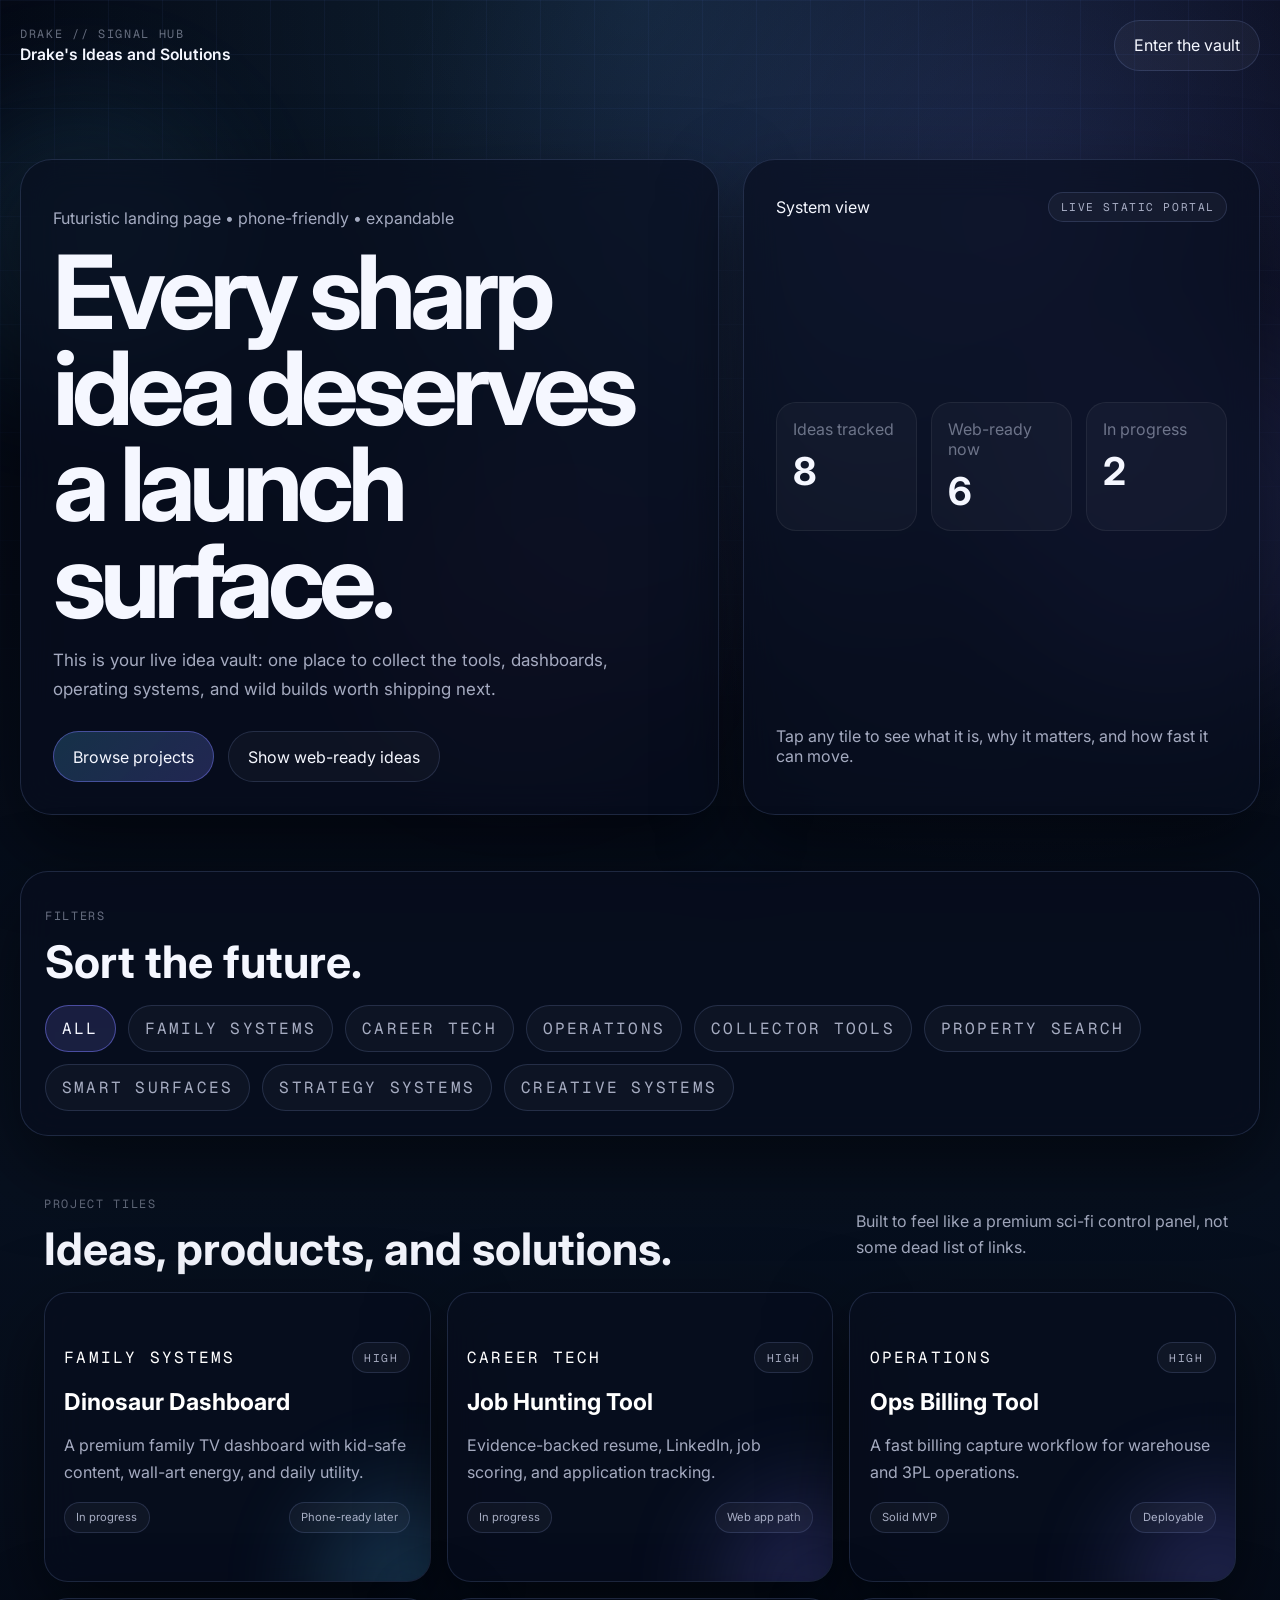
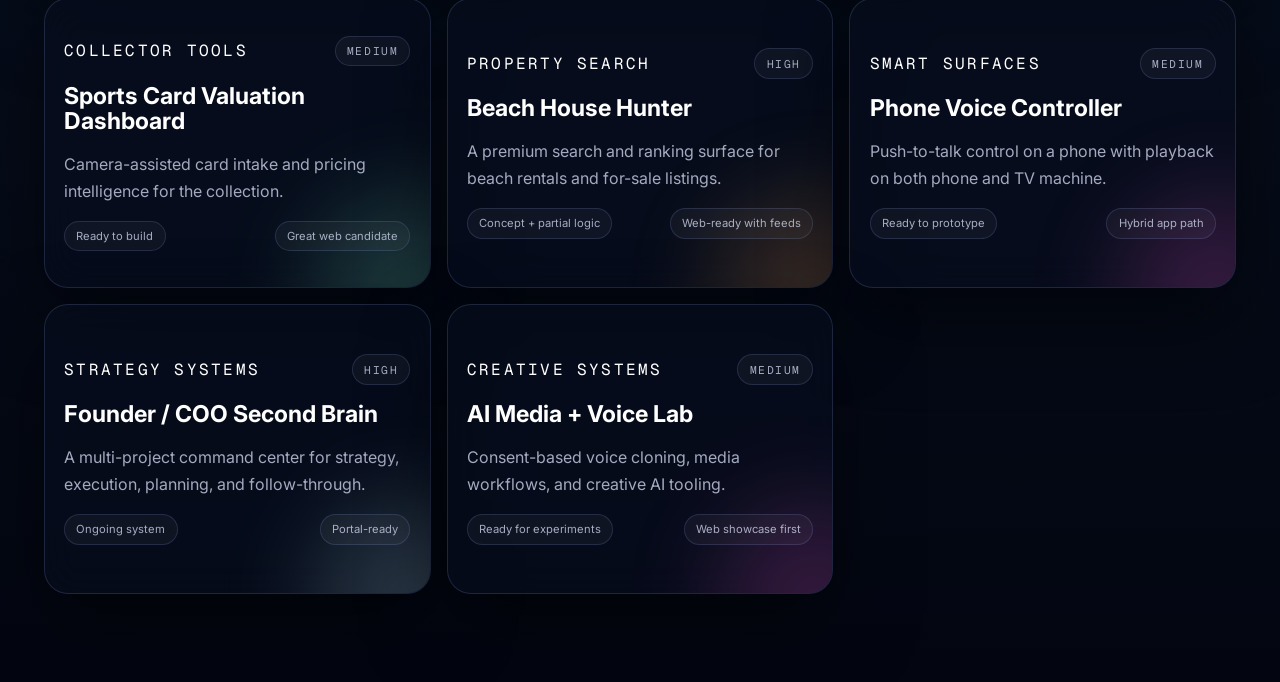
==== index.html @ b9c1a30a "Create futuristic Drake's Ideas and Solutions landing page" ====
<!DOCTYPE html>
<html lang="en">
  <head>
    <meta charset="UTF-8" />
    <meta name="viewport" content="width=device-width, initial-scale=1.0" />
    <title>Drake's Ideas and Solutions</title>
    <meta
      name="description"
      content="A futuristic launchpad for Drake's ideas, products, and buildable solutions."
    />
    <link rel="preconnect" href="https://fonts.googleapis.com" />
    <link rel="preconnect" href="https://fonts.gstatic.com" crossorigin />
    <link
      href="https://fonts.googleapis.com/css2?family=Inter:wght@400;500;600;700;800&family=Geist+Mono:wght@400;500;700&display=swap"
      rel="stylesheet"
    />
    <link rel="stylesheet" href="./assets/styles.css" />
  </head>
  <body>
    <div class="background-shell" aria-hidden="true">
      <div class="orb orb-a"></div>
      <div class="orb orb-b"></div>
      <div class="orb orb-c"></div>
      <div class="grid-glow"></div>
      <div class="scanlines"></div>
    </div>

    <header class="topbar">
      <div class="brand-lockup">
        <span class="brand-kicker">DRAKE // SIGNAL HUB</span>
        <span class="brand-name">Drake's Ideas and Solutions</span>
      </div>
      <a class="top-cta" href="#ideas-grid">Enter the vault</a>
    </header>

    <main>
      <section class="hero">
        <div class="hero-copy">
          <p class="eyebrow">Futuristic landing page • phone-friendly • expandable</p>
          <h1>Every sharp idea deserves a launch surface.</h1>
          <p class="hero-text">
            This is your live idea vault: one place to collect the tools, dashboards,
            operating systems, and wild builds worth shipping next.
          </p>
          <div class="hero-actions">
            <a class="button button-primary" href="#ideas-grid">Browse projects</a>
            <button class="button button-secondary" id="focus-live">Show web-ready ideas</button>
          </div>
        </div>

        <div class="hero-panel">
          <div class="hero-panel-header">
            <span>System view</span>
            <span class="status-pill">LIVE STATIC PORTAL</span>
          </div>
          <div class="hero-metrics">
            <article>
              <span class="metric-label">Ideas tracked</span>
              <strong class="metric-value" id="metric-total">0</strong>
            </article>
            <article>
              <span class="metric-label">Web-ready now</span>
              <strong class="metric-value" id="metric-web-ready">0</strong>
            </article>
            <article>
              <span class="metric-label">In progress</span>
              <strong class="metric-value" id="metric-in-progress">0</strong>
            </article>
          </div>
          <div class="hero-panel-footer">
            <p>
              Tap any tile to see what it is, why it matters, and how fast it can move.
            </p>
          </div>
        </div>
      </section>

      <section class="controls-panel">
        <div>
          <p class="section-label">Filters</p>
          <h2>Sort the future.</h2>
        </div>
        <div class="filter-row" id="filter-row"></div>
      </section>

      <section class="ideas-section">
        <div class="section-heading">
          <div>
            <p class="section-label">Project tiles</p>
            <h2>Ideas, products, and solutions.</h2>
          </div>
          <p class="section-copy">
            Built to feel like a premium sci-fi control panel, not some dead list of links.
          </p>
        </div>
        <div class="ideas-grid" id="ideas-grid"></div>
      </section>
    </main>

    <div class="modal-shell hidden" id="modal-shell" aria-hidden="true">
      <div class="modal-backdrop" id="modal-backdrop"></div>
      <div class="modal-card" role="dialog" aria-modal="true" aria-labelledby="modal-title">
        <button class="modal-close" id="modal-close" aria-label="Close details">×</button>
        <p class="modal-kicker" id="modal-kicker"></p>
        <h3 id="modal-title"></h3>
        <p class="modal-summary" id="modal-summary"></p>
        <div class="modal-meta" id="modal-meta"></div>
        <div class="modal-sections">
          <section>
            <h4>What it does</h4>
            <p id="modal-description"></p>
          </section>
          <section>
            <h4>Why it matters</h4>
            <p id="modal-value"></p>
          </section>
          <section>
            <h4>Build status</h4>
            <p id="modal-status"></p>
          </section>
        </div>
      </div>
    </div>

    <script src="./assets/ideas.js"></script>
    <script src="./assets/app.js"></script>
  </body>
</html>
---- assets/styles.css ----
:root {
  color-scheme: dark;
  --bg: #050816;
  --bg-2: #0b1227;
  --panel: rgba(8, 14, 30, 0.68);
  --panel-strong: rgba(10, 18, 37, 0.92);
  --text: #f5f7ff;
  --muted: rgba(226, 232, 255, 0.72);
  --soft: rgba(226, 232, 255, 0.44);
  --line: rgba(153, 178, 255, 0.16);
  --line-strong: rgba(153, 178, 255, 0.3);
  --glow-blue: #56c2ff;
  --glow-violet: #7c7cff;
  --glow-pink: #fe5fdd;
  --glow-green: #7df6c9;
  --shadow: 0 30px 80px rgba(0, 0, 0, 0.5);
  --radius: 24px;
  --radius-sm: 18px;
  --max: 1240px;
}

* {
  box-sizing: border-box;
}

html {
  scroll-behavior: smooth;
}

body {
  margin: 0;
  min-height: 100vh;
  font-family: 'Inter', system-ui, sans-serif;
  background:
    radial-gradient(circle at top, rgba(86, 194, 255, 0.15), transparent 30%),
    radial-gradient(circle at 80% 10%, rgba(124, 124, 255, 0.18), transparent 28%),
    linear-gradient(180deg, #030611 0%, #07101f 52%, #030611 100%);
  color: var(--text);
  overflow-x: hidden;
}

button,
a {
  font: inherit;
}

.background-shell {
  inset: 0;
  pointer-events: none;
  position: fixed;
  z-index: -1;
}

.orb {
  position: absolute;
  border-radius: 999px;
  filter: blur(60px);
  opacity: 0.5;
}

.orb-a {
  top: 6rem;
  left: -4rem;
  width: 18rem;
  height: 18rem;
  background: rgba(86, 194, 255, 0.22);
}

.orb-b {
  top: 22rem;
  right: -5rem;
  width: 22rem;
  height: 22rem;
  background: rgba(124, 124, 255, 0.2);
}

.orb-c {
  bottom: 8rem;
  left: 28%;
  width: 20rem;
  height: 20rem;
  background: rgba(254, 95, 221, 0.12);
}

.grid-glow {
  position: absolute;
  inset: 0;
  background-image:
    linear-gradient(rgba(110, 143, 255, 0.08) 1px, transparent 1px),
    linear-gradient(90deg, rgba(110, 143, 255, 0.08) 1px, transparent 1px);
  background-size: 54px 54px;
  mask-image: linear-gradient(180deg, rgba(255, 255, 255, 0.7), transparent 90%);
}

.scanlines {
  position: absolute;
  inset: 0;
  background: linear-gradient(
    180deg,
    rgba(255, 255, 255, 0.03) 0%,
    rgba(255, 255, 255, 0) 4%,
    rgba(255, 255, 255, 0) 96%,
    rgba(255, 255, 255, 0.03) 100%
  );
  background-size: 100% 8px;
  opacity: 0.18;
}

.topbar,
.hero,
.controls-panel,
.ideas-section {
  width: min(calc(100% - 2rem), var(--max));
  margin: 0 auto;
}

.topbar {
  display: flex;
  justify-content: space-between;
  align-items: center;
  padding: 1.25rem 0 0;
}

.brand-lockup {
  display: flex;
  flex-direction: column;
  gap: 0.25rem;
}

.brand-kicker,
.section-label,
.card-category,
.card-priority,
.modal-kicker,
.filter-chip,
.status-pill {
  font-family: 'Geist Mono', ui-monospace, monospace;
  letter-spacing: 0.14em;
  text-transform: uppercase;
}

.brand-kicker,
.section-label,
.modal-kicker {
  color: var(--soft);
  font-size: 0.74rem;
}

.brand-name {
  font-size: 0.98rem;
  font-weight: 600;
}

.top-cta,
.button {
  border: 1px solid var(--line);
  color: var(--text);
  text-decoration: none;
  padding: 0.9rem 1.2rem;
  border-radius: 999px;
  background: rgba(255, 255, 255, 0.04);
  transition: transform 160ms ease, border-color 160ms ease, background 160ms ease;
}

.top-cta:hover,
.button:hover,
.filter-chip:hover,
.idea-card:hover,
.modal-close:hover {
  transform: translateY(-2px);
}

main {
  padding: 2rem 0 4rem;
}

.hero {
  display: grid;
  grid-template-columns: 1.15fr 0.85fr;
  gap: 1.5rem;
  align-items: stretch;
  padding: 3.5rem 0 2rem;
}

.hero-copy,
.hero-panel,
.controls-panel,
.idea-card,
.modal-card {
  backdrop-filter: blur(18px);
  background: var(--panel);
  border: 1px solid var(--line);
  box-shadow: var(--shadow);
}

.hero-copy,
.hero-panel {
  border-radius: 32px;
  padding: 2rem;
}

.eyebrow,
.hero-text,
.section-copy,
.card-body p,
.hero-panel-footer p,
.modal-summary,
.modal-sections p {
  color: var(--muted);
}

.hero h1 {
  margin: 0.75rem 0 1rem;
  font-size: clamp(3rem, 8vw, 6.6rem);
  line-height: 0.94;
  letter-spacing: -0.06em;
  max-width: 10ch;
}

.hero-text {
  max-width: 58ch;
  font-size: 1.06rem;
  line-height: 1.7;
}

.hero-actions {
  display: flex;
  flex-wrap: wrap;
  gap: 0.85rem;
  margin-top: 1.75rem;
}

.button {
  cursor: pointer;
}

.button-primary {
  background: linear-gradient(135deg, rgba(86, 194, 255, 0.2), rgba(124, 124, 255, 0.24));
  border-color: rgba(124, 124, 255, 0.45);
}

.button-secondary {
  background: rgba(255, 255, 255, 0.03);
}

.hero-panel {
  display: flex;
  flex-direction: column;
  justify-content: space-between;
  gap: 1.2rem;
}

.hero-panel-header,
.card-header,
.card-footer,
.hero-metrics,
.section-heading,
.modal-meta {
  display: flex;
  gap: 0.9rem;
}

.hero-panel-header,
.card-header,
.card-footer,
.modal-meta {
  justify-content: space-between;
  align-items: center;
}

.status-pill,
.card-priority,
.card-stage,
.card-ready,
.modal-meta span {
  padding: 0.45rem 0.7rem;
  border-radius: 999px;
  border: 1px solid var(--line);
  background: rgba(255, 255, 255, 0.04);
  color: var(--muted);
  font-size: 0.7rem;
}

.hero-metrics {
  display: grid;
  grid-template-columns: repeat(3, minmax(0, 1fr));
}

.hero-metrics article {
  padding: 1rem;
  border-radius: 20px;
  background: rgba(255, 255, 255, 0.03);
  border: 1px solid rgba(255, 255, 255, 0.06);
}

.metric-label {
  display: block;
  color: var(--soft);
  margin-bottom: 0.55rem;
}

.metric-value {
  font-size: clamp(1.8rem, 3vw, 2.8rem);
}

.controls-panel,
.ideas-section {
  border-radius: 28px;
  padding: 1.5rem;
  margin-top: 1.5rem;
}

.filter-row {
  display: flex;
  flex-wrap: wrap;
  gap: 0.75rem;
  margin-top: 1rem;
}

.filter-chip {
  cursor: pointer;
  border: 1px solid var(--line);
  border-radius: 999px;
  padding: 0.75rem 1rem;
  color: var(--muted);
  background: rgba(255, 255, 255, 0.03);
}

.filter-chip.active {
  color: var(--text);
  border-color: rgba(124, 124, 255, 0.5);
  background: rgba(124, 124, 255, 0.16);
}

.section-heading {
  justify-content: space-between;
  align-items: end;
  margin-bottom: 1rem;
}

.section-heading h2,
.controls-panel h2 {
  margin: 0.35rem 0 0;
  font-size: clamp(1.8rem, 4vw, 2.8rem);
}

.section-copy {
  max-width: 38ch;
  line-height: 1.6;
}

.ideas-grid {
  display: grid;
  grid-template-columns: repeat(12, 1fr);
  gap: 1rem;
}

.idea-card {
  position: relative;
  overflow: hidden;
  grid-column: span 4;
  min-height: 290px;
  padding: 1.2rem;
  border-radius: var(--radius);
  text-align: left;
  cursor: pointer;
}

.card-glow {
  position: absolute;
  inset: auto -20% -35% auto;
  width: 12rem;
  height: 12rem;
  border-radius: 999px;
  filter: blur(50px);
  opacity: 0.22;
}

.idea-card h3 {
  margin: 0;
  font-size: 1.45rem;
  line-height: 1.1;
}

.card-body {
  position: relative;
  z-index: 1;
  margin-top: 1.1rem;
}

.card-body p {
  line-height: 1.7;
}

.card-header,
.card-footer {
  position: relative;
  z-index: 1;
}

.accent-cyan .card-glow {
  background: rgba(86, 194, 255, 0.95);
}

.accent-violet .card-glow,
.accent-blue .card-glow {
  background: rgba(124, 124, 255, 0.95);
}

.accent-emerald .card-glow {
  background: rgba(125, 246, 201, 0.95);
}

.accent-orange .card-glow {
  background: rgba(255, 173, 81, 0.9);
}

.accent-magenta .card-glow,
.accent-rose .card-glow {
  background: rgba(254, 95, 221, 0.88);
}

.accent-ice .card-glow {
  background: rgba(194, 245, 255, 0.88);
}

.modal-shell {
  position: fixed;
  inset: 0;
  display: grid;
  place-items: center;
  padding: 1rem;
}

.modal-shell.hidden {
  display: none;
}

.modal-backdrop {
  position: absolute;
  inset: 0;
  background: rgba(1, 4, 10, 0.76);
}

.modal-card {
  position: relative;
  width: min(760px, 100%);
  padding: 1.8rem;
  border-radius: 28px;
  background: var(--panel-strong);
  z-index: 1;
}

.modal-close {
  position: absolute;
  top: 1rem;
  right: 1rem;
  width: 2.4rem;
  height: 2.4rem;
  border-radius: 999px;
  border: 1px solid var(--line);
  background: rgba(255, 255, 255, 0.04);
  color: var(--text);
  cursor: pointer;
}

.modal-card h3 {
  margin: 0.4rem 0 0.7rem;
  font-size: clamp(2rem, 5vw, 3rem);
}

.modal-summary {
  font-size: 1.05rem;
  line-height: 1.7;
  max-width: 60ch;
}

.modal-meta {
  flex-wrap: wrap;
  justify-content: start;
  margin: 1rem 0 1.3rem;
}

.modal-sections {
  display: grid;
  gap: 1rem;
}

.modal-sections section {
  border-top: 1px solid rgba(255, 255, 255, 0.08);
  padding-top: 1rem;
}

.modal-sections h4 {
  margin: 0 0 0.5rem;
  font-size: 0.95rem;
}

@media (max-width: 1100px) {
  .hero {
    grid-template-columns: 1fr;
  }

  .ideas-grid {
    grid-template-columns: repeat(6, 1fr);
  }

  .idea-card {
    grid-column: span 3;
  }
}

@media (max-width: 780px) {
  .topbar {
    flex-direction: column;
    align-items: start;
    gap: 1rem;
  }

  .hero-copy,
  .hero-panel,
  .controls-panel,
  .ideas-section,
  .modal-card {
    padding: 1.25rem;
    border-radius: 24px;
  }

  .hero h1 {
    max-width: 12ch;
  }

  .hero-metrics {
    grid-template-columns: 1fr;
  }

  .section-heading {
    flex-direction: column;
    align-items: start;
  }

  .ideas-grid {
    grid-template-columns: 1fr;
  }

  .idea-card {
    grid-column: auto;
    min-height: 250px;
  }
}
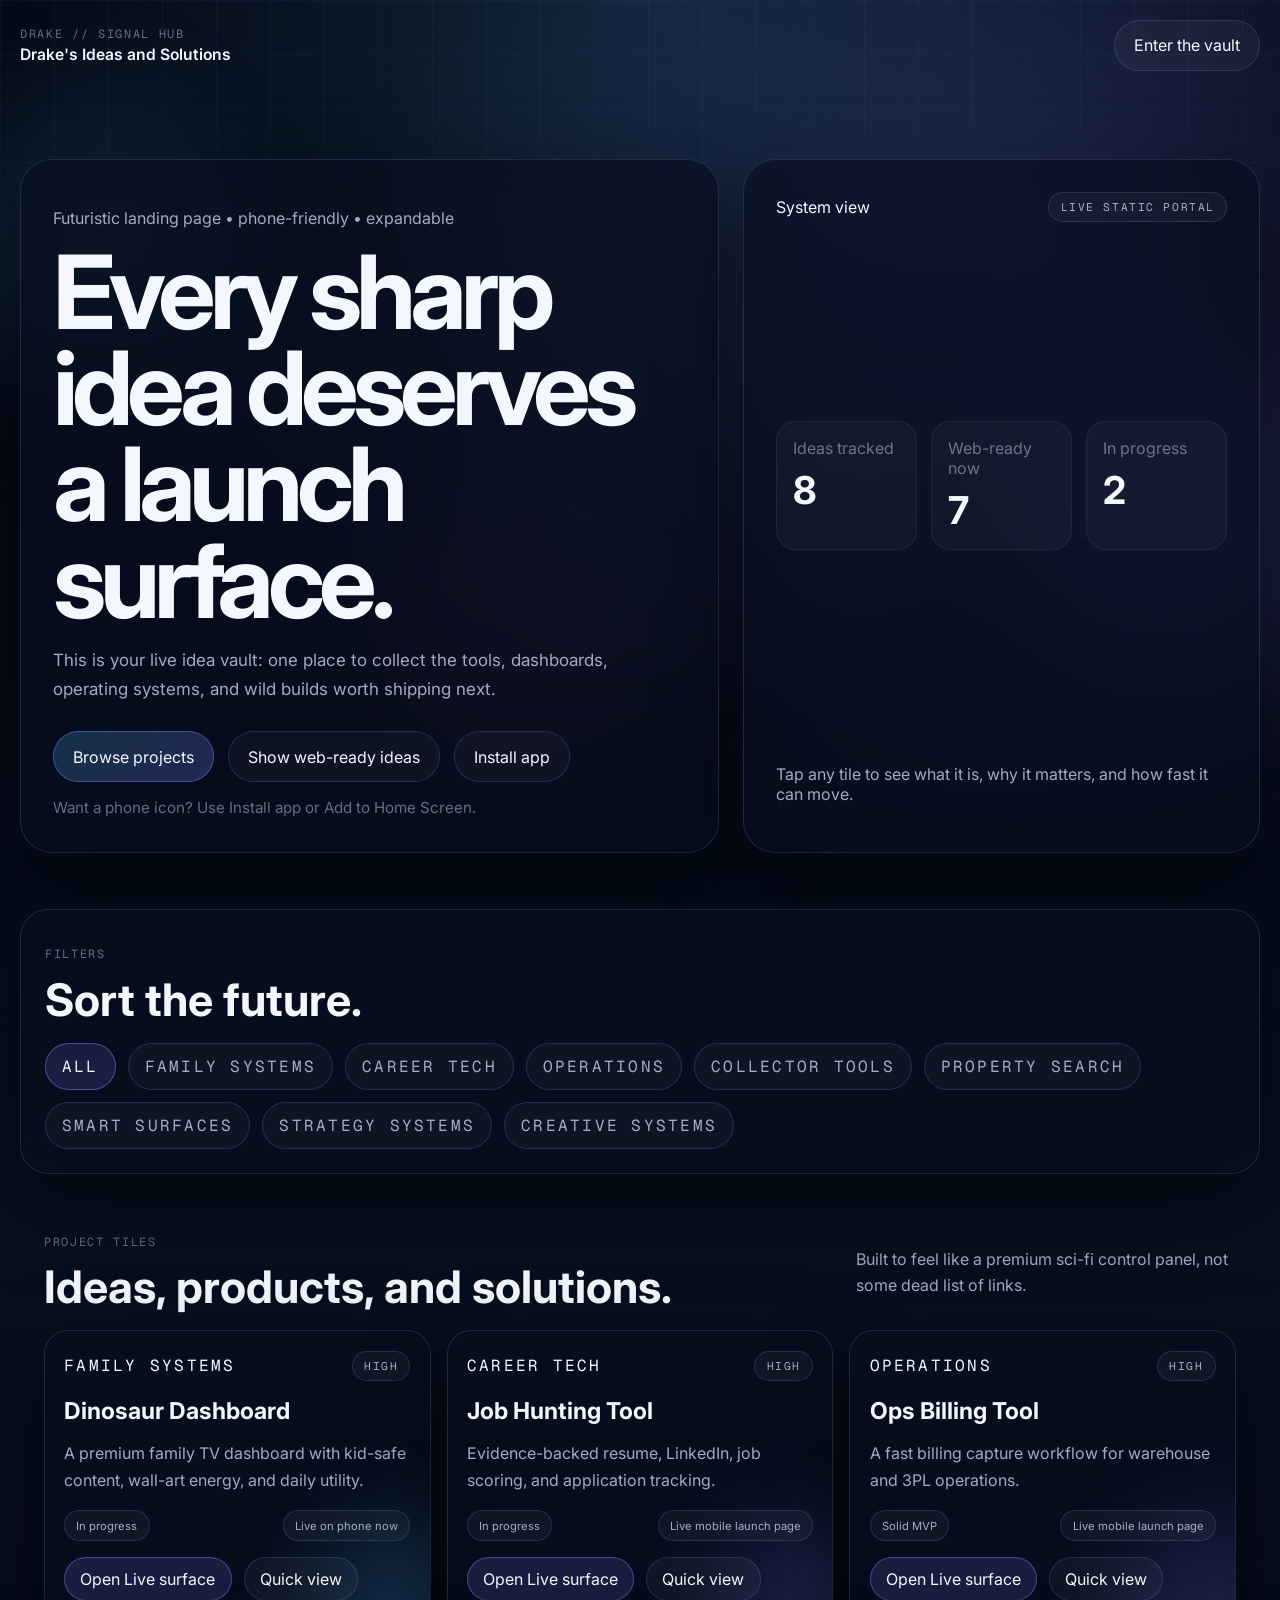
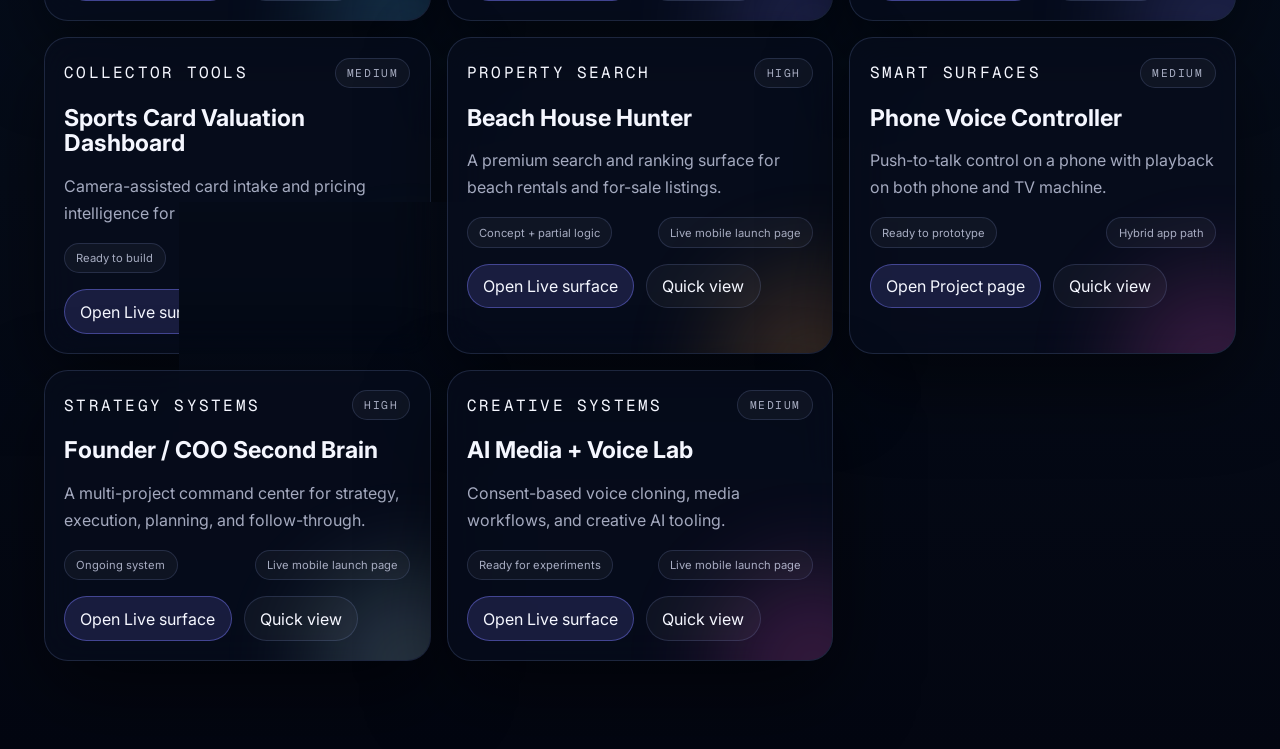
==== commit 06c42d4a: "Launch mobile live surfaces and installable hub shell" ====
--- a/index.html
+++ b/index.html
@@ -8,6 +8,13 @@
       name="description"
       content="A futuristic launchpad for Drake's ideas, products, and buildable solutions."
     />
+    <meta name="theme-color" content="#050816" />
+    <meta name="apple-mobile-web-app-capable" content="yes" />
+    <meta name="apple-mobile-web-app-status-bar-style" content="black-translucent" />
+    <meta name="apple-mobile-web-app-title" content="Drake Hub" />
+    <link rel="manifest" href="./manifest.webmanifest" />
+    <link rel="apple-touch-icon" href="./assets/icons/icon-180.png" />
+    <link rel="icon" type="image/png" sizes="192x192" href="./assets/icons/icon-192.png" />
     <link rel="preconnect" href="https://fonts.googleapis.com" />
     <link rel="preconnect" href="https://fonts.gstatic.com" crossorigin />
     <link
@@ -30,7 +37,10 @@
         <span class="brand-kicker">DRAKE // SIGNAL HUB</span>
         <span class="brand-name">Drake's Ideas and Solutions</span>
       </div>
-      <a class="top-cta" href="#ideas-grid">Enter the vault</a>
+      <div class="topbar-actions">
+        <button class="top-cta hidden" type="button" data-install-button>Install app</button>
+        <a class="top-cta" href="#ideas-grid">Enter the vault</a>
+      </div>
     </header>
 
     <main>
@@ -45,7 +55,13 @@
           <div class="hero-actions">
             <a class="button button-primary" href="#ideas-grid">Browse projects</a>
             <button class="button button-secondary" id="focus-live">Show web-ready ideas</button>
+            <button class="button button-secondary" type="button" data-install-button>
+              Install app
+            </button>
           </div>
+          <p class="install-inline-copy" data-install-copy>
+            Want a phone icon? Use Install app or Add to Home Screen.
+          </p>
         </div>
 
         <div class="hero-panel">
@@ -123,6 +139,7 @@
     </div>
 
     <script src="./assets/ideas.js"></script>
+    <script src="./assets/site.js"></script>
     <script src="./assets/app.js"></script>
   </body>
 </html>
--- a/assets/styles.css
+++ b/assets/styles.css
@@ -39,6 +39,10 @@
   overflow-x: hidden;
 }
 
+.hidden {
+  display: none !important;
+}
+
 button,
 a {
   font: inherit;
@@ -363,7 +367,12 @@
   padding: 1.2rem;
   border-radius: var(--radius);
   text-align: left;
-  cursor: pointer;
+}
+
+.card-link {
+  display: block;
+  color: inherit;
+  text-decoration: none;
 }
 
 .card-glow {
@@ -398,6 +407,35 @@
   z-index: 1;
 }
 
+.card-actions {
+  position: relative;
+  z-index: 1;
+  display: flex;
+  flex-wrap: wrap;
+  gap: 0.75rem;
+  margin-top: 1rem;
+}
+
+.card-action-primary,
+.card-action-secondary {
+  border-radius: 999px;
+  border: 1px solid var(--line);
+  background: rgba(255, 255, 255, 0.04);
+  color: var(--text);
+  padding: 0.7rem 0.95rem;
+  text-decoration: none;
+  cursor: pointer;
+}
+
+.card-action-primary {
+  background: rgba(124, 124, 255, 0.16);
+  border-color: rgba(124, 124, 255, 0.44);
+}
+
+.card-action-secondary {
+  font: inherit;
+}
+
 .accent-cyan .card-glow {
   background: rgba(86, 194, 255, 0.95);
 }
@@ -496,6 +534,542 @@
   font-size: 0.95rem;
 }
 
+.project-shell {
+  width: min(calc(100% - 2rem), var(--max));
+  margin: 0 auto;
+  padding: 2rem 0 4rem;
+}
+
+.project-hero,
+.project-panel {
+  backdrop-filter: blur(18px);
+  background: var(--panel);
+  border: 1px solid var(--line);
+  box-shadow: var(--shadow);
+  border-radius: 32px;
+}
+
+.project-hero {
+  position: relative;
+  overflow: hidden;
+  padding: 2rem;
+}
+
+.project-hero::after {
+  content: '';
+  position: absolute;
+  right: -4rem;
+  bottom: -5rem;
+  width: 18rem;
+  height: 18rem;
+  border-radius: 999px;
+  filter: blur(60px);
+  opacity: 0.22;
+}
+
+.project-hero.accent-cyan::after { background: rgba(86, 194, 255, 0.95); }
+.project-hero.accent-violet::after,
+.project-hero.accent-blue::after { background: rgba(124, 124, 255, 0.95); }
+.project-hero.accent-emerald::after { background: rgba(125, 246, 201, 0.95); }
+.project-hero.accent-orange::after { background: rgba(255, 173, 81, 0.9); }
+.project-hero.accent-magenta::after,
+.project-hero.accent-rose::after { background: rgba(254, 95, 221, 0.88); }
+.project-hero.accent-ice::after { background: rgba(194, 245, 255, 0.88); }
+
+.project-overline,
+.project-status-pill {
+  font-family: 'Geist Mono', ui-monospace, monospace;
+  letter-spacing: 0.14em;
+  text-transform: uppercase;
+}
+
+.project-overline {
+  color: var(--soft);
+  font-size: 0.74rem;
+}
+
+.project-hero h1 {
+  position: relative;
+  z-index: 1;
+  margin: 0.6rem 0 0.8rem;
+  font-size: clamp(2.4rem, 6vw, 5rem);
+  line-height: 0.95;
+  letter-spacing: -0.05em;
+  max-width: 12ch;
+}
+
+.project-summary,
+.project-panel p {
+  position: relative;
+  z-index: 1;
+  color: var(--muted);
+  line-height: 1.7;
+}
+
+.project-status-row,
+.project-cta-row {
+  position: relative;
+  z-index: 1;
+  display: flex;
+  flex-wrap: wrap;
+  gap: 0.8rem;
+}
+
+.project-status-row {
+  margin: 1.25rem 0;
+}
+
+.project-status-pill {
+  padding: 0.5rem 0.75rem;
+  border-radius: 999px;
+  border: 1px solid var(--line);
+  background: rgba(255, 255, 255, 0.04);
+  color: var(--muted);
+  font-size: 0.7rem;
+}
+
+.project-detail-grid {
+  display: grid;
+  grid-template-columns: repeat(2, minmax(0, 1fr));
+  gap: 1rem;
+  margin-top: 1rem;
+}
+
+.project-panel {
+  padding: 1.4rem;
+}
+
+.project-panel h2 {
+  margin: 0.35rem 0 0.7rem;
+  font-size: 1.35rem;
+}
+
+.dinosaur-shell {
+  width: min(calc(100% - 2rem), 1080px);
+  margin: 0 auto;
+  padding: 2rem 0 4rem;
+}
+
+.dinosaur-hero,
+.dino-card {
+  backdrop-filter: blur(18px);
+  background: var(--panel);
+  border: 1px solid var(--line);
+  box-shadow: var(--shadow);
+  border-radius: 32px;
+}
+
+.dinosaur-hero {
+  padding: 1.8rem;
+}
+
+.dinosaur-hero h1 {
+  margin: 0.45rem 0 0.75rem;
+  font-size: clamp(2.4rem, 8vw, 4.8rem);
+  line-height: 0.95;
+  letter-spacing: -0.05em;
+  max-width: 10ch;
+}
+
+.dinosaur-subtitle,
+.dino-card p,
+.dino-muted {
+  color: var(--muted);
+  line-height: 1.7;
+}
+
+.dinosaur-pill-row,
+.dino-tag-row,
+.dinosaur-hero-actions {
+  display: flex;
+  flex-wrap: wrap;
+  gap: 0.8rem;
+}
+
+.dinosaur-pill-row,
+.dinosaur-hero-actions {
+  margin-top: 1.1rem;
+}
+
+.dinosaur-grid {
+  display: grid;
+  grid-template-columns: repeat(2, minmax(0, 1fr));
+  gap: 1rem;
+  margin-top: 1rem;
+}
+
+.dino-card {
+  padding: 1.35rem;
+}
+
+.dino-card-feature {
+  grid-column: span 2;
+}
+
+.dino-card h2,
+.dino-card h3 {
+  margin: 0.35rem 0 0.65rem;
+}
+
+.dino-feature-copy {
+  font-size: 1.15rem;
+  max-width: 48ch;
+}
+
+.dino-list {
+  margin: 0.75rem 0 0;
+  padding-left: 1.1rem;
+  color: var(--text);
+}
+
+.dino-list li + li {
+  margin-top: 0.45rem;
+}
+
+.dino-link-stack {
+  display: flex;
+  flex-direction: column;
+  gap: 0.7rem;
+  margin-top: 1rem;
+}
+
+.dino-link-stack a {
+  color: var(--glow-blue);
+  text-decoration: none;
+}
+
+.dino-card-headline,
+.dino-inline-pills,
+.dino-snapshot-grid,
+.dino-form-grid,
+.dino-form-actions {
+  display: flex;
+  flex-wrap: wrap;
+  gap: 0.8rem;
+}
+
+.dino-card-headline {
+  justify-content: space-between;
+  align-items: flex-start;
+}
+
+.dino-inline-pills {
+  justify-content: flex-end;
+}
+
+.dino-snapshot-grid {
+  display: grid;
+  grid-template-columns: repeat(4, minmax(0, 1fr));
+  gap: 0.8rem;
+  margin-top: 1.1rem;
+}
+
+.dino-snapshot {
+  border: 1px solid var(--line);
+  border-radius: 20px;
+  padding: 0.9rem;
+  background: rgba(255, 255, 255, 0.03);
+}
+
+.dino-snapshot strong {
+  display: block;
+  margin-top: 0.45rem;
+  font-size: 1rem;
+}
+
+.dino-form {
+  display: grid;
+  gap: 0.85rem;
+  margin-top: 1rem;
+}
+
+.dino-form label {
+  display: grid;
+  gap: 0.4rem;
+  color: var(--muted);
+  font-size: 0.95rem;
+}
+
+.dino-form input,
+.dino-form textarea,
+.dino-form select {
+  width: 100%;
+  border-radius: 16px;
+  border: 1px solid var(--line);
+  background: rgba(4, 10, 23, 0.88);
+  color: var(--text);
+  padding: 0.85rem 0.95rem;
+  font: inherit;
+}
+
+.dino-form textarea {
+  resize: vertical;
+}
+
+.dino-form-grid {
+  display: grid;
+  grid-template-columns: repeat(2, minmax(0, 1fr));
+  gap: 0.8rem;
+}
+
+.dino-form-actions {
+  margin-top: 0.1rem;
+}
+
+.dino-button-small {
+  padding: 0.75rem 1rem;
+}
+
+.dino-checklist {
+  display: grid;
+  gap: 0.75rem;
+  margin-top: 0.8rem;
+}
+
+.dino-check-item {
+  display: flex;
+  gap: 0.75rem;
+  align-items: flex-start;
+  border: 1px solid var(--line);
+  border-radius: 18px;
+  padding: 0.85rem 0.95rem;
+  background: rgba(255, 255, 255, 0.03);
+}
+
+.dino-check-item input {
+  margin-top: 0.18rem;
+}
+
+.dino-note-preview {
+  margin-top: 1rem;
+  border: 1px solid var(--line);
+  border-radius: 18px;
+  padding: 0.95rem;
+  color: var(--muted);
+  background: rgba(255, 255, 255, 0.03);
+}
+
+.topbar-actions {
+  display: flex;
+  flex-wrap: wrap;
+  gap: 0.75rem;
+  align-items: center;
+}
+
+.install-inline-copy {
+  margin: 0.95rem 0 0;
+  color: var(--soft);
+  font-size: 0.95rem;
+  line-height: 1.5;
+}
+
+.install-inline-copy[data-tone='success'] {
+  color: var(--glow-green);
+}
+
+.live-main {
+  padding-top: 1.25rem;
+}
+
+.live-shell {
+  width: min(calc(100% - 2rem), 1100px);
+  margin: 0 auto;
+}
+
+.live-hero,
+.live-panel {
+  backdrop-filter: blur(18px);
+  background: var(--panel);
+  border: 1px solid var(--line);
+  box-shadow: var(--shadow);
+}
+
+.live-hero {
+  border-radius: 32px;
+  padding: 2rem;
+}
+
+.live-kicker,
+.live-pill {
+  font-family: 'Geist Mono', ui-monospace, monospace;
+  letter-spacing: 0.14em;
+  text-transform: uppercase;
+}
+
+.live-kicker {
+  color: var(--soft);
+  font-size: 0.74rem;
+  margin: 0 0 0.75rem;
+}
+
+.live-hero h1 {
+  margin: 0;
+  font-size: clamp(2.6rem, 7vw, 4.8rem);
+  line-height: 0.96;
+  letter-spacing: -0.05em;
+}
+
+.live-summary {
+  margin: 1rem 0 0;
+  color: var(--muted);
+  font-size: 1.04rem;
+  line-height: 1.7;
+  max-width: 60ch;
+}
+
+.live-status-row,
+.live-pills,
+.live-actions-list,
+.live-checklist,
+.project-status-row {
+  display: flex;
+  flex-wrap: wrap;
+  gap: 0.75rem;
+}
+
+.live-status-row {
+  margin-top: 1.2rem;
+}
+
+.install-callout {
+  margin-top: 1.4rem;
+  padding: 1rem 1.1rem;
+  border-radius: 22px;
+  border: 1px solid var(--line);
+  background: rgba(255, 255, 255, 0.04);
+  display: flex;
+  justify-content: space-between;
+  gap: 1rem;
+  align-items: center;
+}
+
+.install-callout p {
+  margin: 0.35rem 0 0;
+  color: var(--muted);
+}
+
+.install-callout [data-tone='success'] {
+  color: var(--glow-green);
+}
+
+.live-hero-actions {
+  display: flex;
+  flex-wrap: wrap;
+  gap: 0.8rem;
+  margin-top: 1.2rem;
+}
+
+.live-grid {
+  display: grid;
+  grid-template-columns: repeat(2, minmax(0, 1fr));
+  gap: 1rem;
+  margin-top: 1rem;
+}
+
+.live-panel {
+  border-radius: 28px;
+  padding: 1.5rem;
+}
+
+.live-panel h2,
+.project-panel h2 {
+  margin: 0.25rem 0 0.8rem;
+}
+
+.live-panel p,
+.live-action-card span {
+  color: var(--muted);
+  line-height: 1.65;
+}
+
+.live-panel-feature {
+  grid-column: span 2;
+}
+
+.live-pill,
+.project-status-pill {
+  border-radius: 999px;
+  padding: 0.6rem 0.9rem;
+  border: 1px solid var(--line);
+  background: rgba(255, 255, 255, 0.04);
+  color: var(--text);
+  font-size: 0.72rem;
+}
+
+.live-checklist {
+  margin-top: 1rem;
+  display: grid;
+  gap: 0.85rem;
+}
+
+.live-check-item {
+  display: grid;
+  grid-template-columns: auto 1fr;
+  gap: 0.7rem;
+  align-items: start;
+  padding: 0.95rem 1rem;
+  border-radius: 18px;
+  border: 1px solid var(--line);
+  background: rgba(255, 255, 255, 0.03);
+}
+
+.live-actions-list {
+  display: grid;
+  gap: 0.8rem;
+}
+
+.live-action-card {
+  display: grid;
+  gap: 0.25rem;
+  text-decoration: none;
+  color: var(--text);
+  border-radius: 20px;
+  border: 1px solid var(--line);
+  background: rgba(255, 255, 255, 0.04);
+  padding: 1rem;
+  transition: transform 160ms ease, border-color 160ms ease, background 160ms ease;
+}
+
+.live-action-card:hover {
+  transform: translateY(-2px);
+  border-color: var(--line-strong);
+}
+
+.live-action-button {
+  width: 100%;
+  text-align: left;
+}
+
+@media (max-width: 780px) {
+  .topbar-actions {
+    width: 100%;
+  }
+
+  .topbar-actions .top-cta {
+    flex: 1 1 auto;
+    text-align: center;
+  }
+
+  .install-callout {
+    flex-direction: column;
+    align-items: flex-start;
+  }
+
+  .live-hero,
+  .live-panel {
+    padding: 1.25rem;
+    border-radius: 24px;
+  }
+
+  .live-grid {
+    grid-template-columns: 1fr;
+  }
+
+  .live-panel-feature {
+    grid-column: auto;
+  }
+}
+
 @media (max-width: 1100px) {
   .hero {
     grid-template-columns: 1fr;
@@ -547,4 +1121,33 @@
     grid-column: auto;
     min-height: 250px;
   }
-}
+
+  .project-hero,
+  .project-panel {
+    padding: 1.25rem;
+    border-radius: 24px;
+  }
+
+  .project-detail-grid {
+    grid-template-columns: 1fr;
+  }
+
+  .dinosaur-hero,
+  .dino-card {
+    padding: 1.2rem;
+    border-radius: 24px;
+  }
+
+  .dinosaur-grid {
+    grid-template-columns: 1fr;
+  }
+
+  .dino-snapshot-grid,
+  .dino-form-grid {
+    grid-template-columns: 1fr;
+  }
+
+  .dino-card-feature {
+    grid-column: auto;
+  }
+}
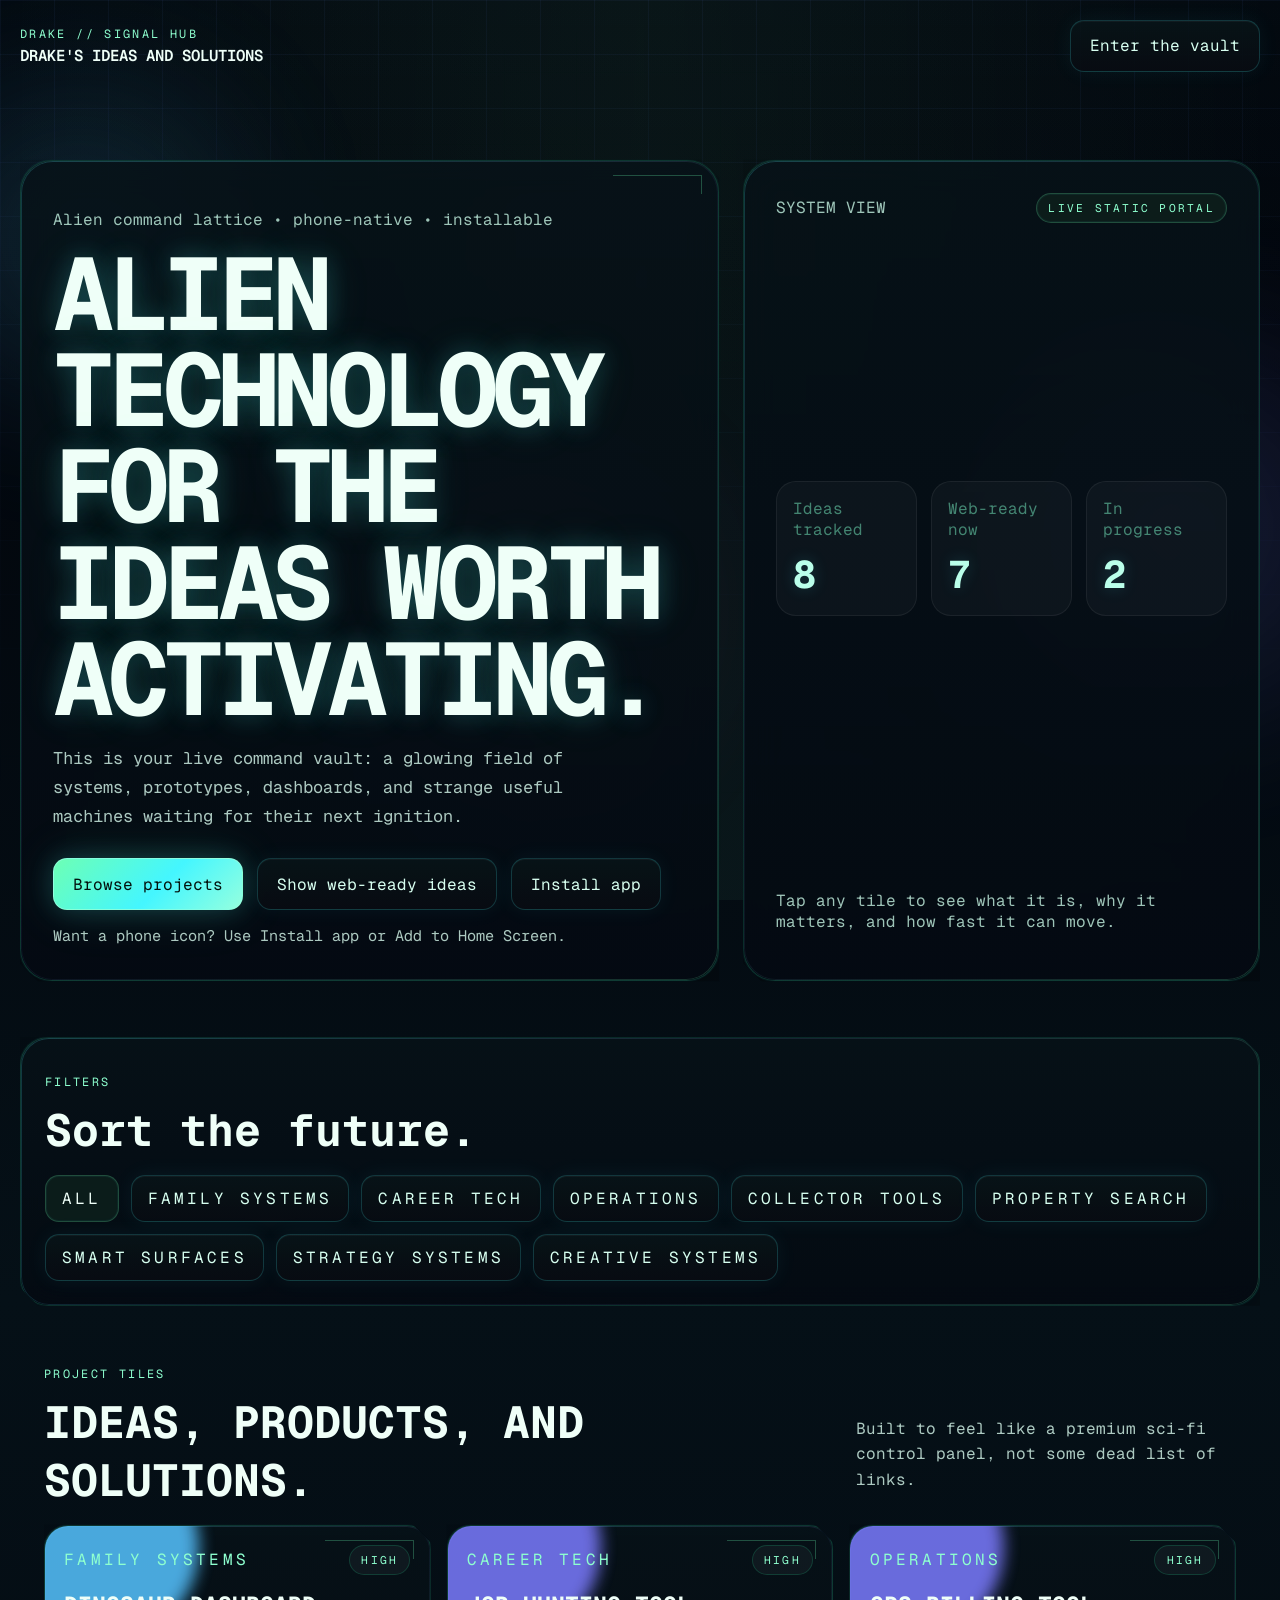
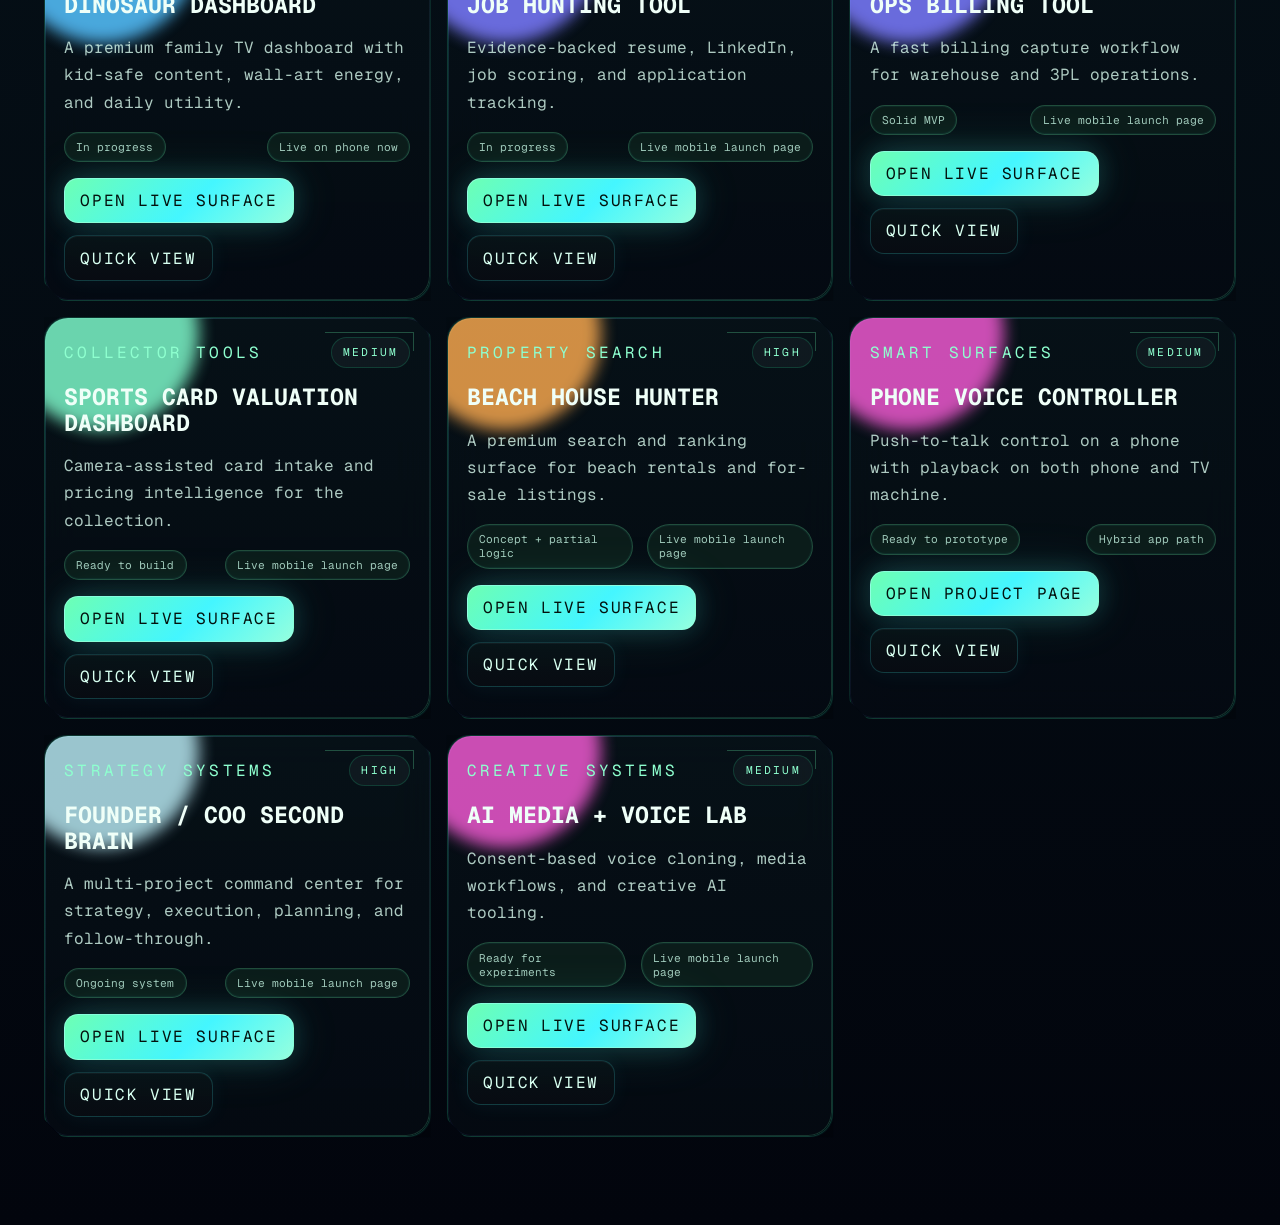
==== commit 815ac04e: "Shift hub to alien technology visual system" ====
--- a/index.html
+++ b/index.html
@@ -46,11 +46,11 @@
     <main>
       <section class="hero">
         <div class="hero-copy">
-          <p class="eyebrow">Futuristic landing page • phone-friendly • expandable</p>
-          <h1>Every sharp idea deserves a launch surface.</h1>
+          <p class="eyebrow">Alien command lattice • phone-native • installable</p>
+          <h1>Alien technology for the ideas worth activating.</h1>
           <p class="hero-text">
-            This is your live idea vault: one place to collect the tools, dashboards,
-            operating systems, and wild builds worth shipping next.
+            This is your live command vault: a glowing field of systems, prototypes,
+            dashboards, and strange useful machines waiting for their next ignition.
           </p>
           <div class="hero-actions">
             <a class="button button-primary" href="#ideas-grid">Browse projects</a>
--- a/assets/styles.css
+++ b/assets/styles.css
@@ -1151,3 +1151,293 @@
     grid-column: auto;
   }
 }
+
+/* Alien technology visual pass */
+:root {
+  --bg: #02030a;
+  --bg-2: #081116;
+  --panel: linear-gradient(180deg, rgba(7, 18, 24, 0.86), rgba(4, 10, 18, 0.94));
+  --panel-strong: linear-gradient(180deg, rgba(6, 15, 22, 0.96), rgba(3, 8, 14, 0.98));
+  --text: #effff8;
+  --muted: rgba(206, 255, 236, 0.76);
+  --soft: rgba(128, 255, 207, 0.48);
+  --line: rgba(35, 255, 168, 0.16);
+  --line-strong: rgba(67, 255, 194, 0.38);
+  --glow-blue: #44f6ff;
+  --glow-violet: #7d7bff;
+  --glow-pink: #ff55df;
+  --glow-green: #6dffb4;
+  --shadow: 0 28px 100px rgba(0, 0, 0, 0.58);
+}
+
+body {
+  font-family: 'Geist Mono', 'Inter', system-ui, sans-serif;
+  background:
+    radial-gradient(circle at 12% 18%, rgba(68, 246, 255, 0.12), transparent 0 24%),
+    radial-gradient(circle at 80% 8%, rgba(125, 123, 255, 0.18), transparent 0 26%),
+    radial-gradient(circle at 50% 120%, rgba(109, 255, 180, 0.12), transparent 0 34%),
+    linear-gradient(180deg, #010208 0%, #051017 46%, #02050d 100%);
+}
+
+body::before,
+body::after {
+  content: '';
+  position: fixed;
+  inset: 0;
+  pointer-events: none;
+  z-index: -1;
+}
+
+body::before {
+  background:
+    linear-gradient(90deg, transparent 0, rgba(109, 255, 180, 0.06) 50%, transparent 100%),
+    linear-gradient(180deg, rgba(68, 246, 255, 0.03), transparent 45%);
+  mix-blend-mode: screen;
+  opacity: 0.9;
+}
+
+body::after {
+  background-image:
+    linear-gradient(rgba(42, 255, 181, 0.05) 1px, transparent 1px),
+    linear-gradient(90deg, rgba(42, 255, 181, 0.05) 1px, transparent 1px);
+  background-size: 72px 72px;
+  mask-image: radial-gradient(circle at center, rgba(255, 255, 255, 0.72), transparent 86%);
+  opacity: 0.3;
+}
+
+.scanlines {
+  opacity: 0.1;
+  background-size: 100% 6px;
+}
+
+.orb {
+  filter: blur(90px);
+  opacity: 0.75;
+}
+
+.topbar,
+.hero,
+.controls-panel,
+.ideas-section,
+.project-shell,
+.live-shell {
+  position: relative;
+}
+
+.brand-kicker,
+.section-label,
+.card-category,
+.card-priority,
+.modal-kicker,
+.filter-chip,
+.status-pill,
+.project-overline,
+.project-status-pill,
+.live-kicker,
+.live-pill {
+  color: #8effcf;
+  letter-spacing: 0.2em;
+}
+
+.brand-name,
+.hero h1,
+.hero-panel-header span,
+.metric-value,
+.section-heading h2,
+.card-body h3,
+.project-hero h1,
+.project-panel h2,
+.live-hero h1,
+.live-panel h2,
+.dinosaur-shell h1,
+.dino-card h3 {
+  font-family: 'Geist Mono', 'Inter', system-ui, sans-serif;
+  text-transform: uppercase;
+}
+
+.hero h1,
+.project-hero h1,
+.live-hero h1 {
+  text-shadow: 0 0 24px rgba(68, 246, 255, 0.2), 0 0 48px rgba(109, 255, 180, 0.12);
+}
+
+.hero-copy,
+.hero-panel,
+.controls-panel,
+.idea-card,
+.modal-card,
+.project-hero,
+.project-panel,
+.live-hero,
+.live-panel,
+.dinosaur-hero,
+.dino-card,
+.install-callout {
+  position: relative;
+  background: var(--panel);
+  border: 1px solid rgba(58, 255, 182, 0.18);
+  box-shadow:
+    inset 0 1px 0 rgba(200, 255, 239, 0.05),
+    0 0 0 1px rgba(68, 246, 255, 0.05),
+    0 24px 90px rgba(0, 0, 0, 0.5);
+}
+
+.hero-copy::before,
+.hero-panel::before,
+.controls-panel::before,
+.idea-card::before,
+.project-hero::before,
+.project-panel::before,
+.live-hero::before,
+.live-panel::before,
+.dinosaur-hero::before,
+.dino-card::before {
+  content: '';
+  position: absolute;
+  inset: 0;
+  border-radius: inherit;
+  padding: 1px;
+  background: linear-gradient(135deg, rgba(68, 246, 255, 0.45), rgba(125, 123, 255, 0.16), rgba(109, 255, 180, 0.45));
+  -webkit-mask: linear-gradient(#000 0 0) content-box, linear-gradient(#000 0 0);
+  -webkit-mask-composite: xor;
+  mask-composite: exclude;
+  opacity: 0.42;
+  pointer-events: none;
+}
+
+.hero-copy,
+.hero-panel,
+.controls-panel,
+.idea-card,
+.project-hero,
+.project-panel,
+.live-hero,
+.live-panel {
+  clip-path: polygon(0 0, calc(100% - 18px) 0, 100% 18px, 100% 100%, 18px 100%, 0 calc(100% - 18px));
+}
+
+.top-cta,
+.button,
+.filter-chip,
+.card-action-primary,
+.card-action-secondary,
+.live-action-card {
+  border-radius: 14px;
+  background: linear-gradient(180deg, rgba(8, 20, 24, 0.88), rgba(8, 12, 18, 0.94));
+  border: 1px solid rgba(68, 246, 255, 0.18);
+  box-shadow: inset 0 1px 0 rgba(255, 255, 255, 0.04), 0 0 22px rgba(68, 246, 255, 0.06);
+}
+
+.button-primary,
+.card-action-primary {
+  color: #03110d;
+  background: linear-gradient(135deg, #6dffb4, #44f6ff 56%, #95ffde);
+  border-color: rgba(149, 255, 222, 0.76);
+  box-shadow: 0 0 26px rgba(68, 246, 255, 0.18), 0 0 54px rgba(109, 255, 180, 0.12);
+}
+
+.button-secondary,
+.card-action-secondary,
+.top-cta,
+.filter-chip {
+  color: #d7fff0;
+}
+
+.filter-chip.active,
+.project-status-pill,
+.status-pill,
+.live-pill,
+.card-stage,
+.card-ready {
+  background: rgba(14, 32, 29, 0.82);
+  border: 1px solid rgba(109, 255, 180, 0.22);
+  box-shadow: inset 0 0 0 1px rgba(68, 246, 255, 0.05);
+}
+
+.hero-panel-header,
+.card-header,
+.card-footer,
+.hero-metrics,
+.project-status-row,
+.live-status-row,
+.modal-meta {
+  color: var(--muted);
+}
+
+.metric-value {
+  color: #baffea;
+  text-shadow: 0 0 16px rgba(68, 246, 255, 0.18);
+}
+
+.idea-card {
+  overflow: hidden;
+}
+
+.card-glow {
+  position: absolute;
+  inset: -20% auto auto -10%;
+  width: 12rem;
+  height: 12rem;
+  background: radial-gradient(circle, rgba(68, 246, 255, 0.18), transparent 66%);
+  filter: blur(8px);
+  opacity: 0.9;
+  pointer-events: none;
+}
+
+.idea-card::after,
+.project-hero::after,
+.live-hero::after,
+.hero-copy::after {
+  content: '';
+  position: absolute;
+  right: 16px;
+  top: 14px;
+  width: 88px;
+  height: 18px;
+  border-top: 1px solid rgba(109, 255, 180, 0.38);
+  border-right: 1px solid rgba(109, 255, 180, 0.38);
+  opacity: 0.7;
+}
+
+.install-inline-copy,
+.hero-text,
+.section-copy,
+.card-body p,
+.project-summary,
+.live-summary,
+#live-now-copy,
+#live-honesty-copy,
+#live-value-copy,
+#project-description,
+#project-value,
+#project-next-action,
+#project-readiness {
+  color: rgba(221, 255, 242, 0.78);
+}
+
+.modal-card {
+  background: linear-gradient(180deg, rgba(6, 12, 20, 0.98), rgba(4, 10, 16, 0.98));
+}
+
+.live-action-card strong,
+.card-action-primary,
+.card-action-secondary {
+  text-transform: uppercase;
+  letter-spacing: 0.1em;
+}
+
+@media (max-width: 780px) {
+  .hero-copy,
+  .hero-panel,
+  .controls-panel,
+  .ideas-section,
+  .modal-card,
+  .project-hero,
+  .project-panel,
+  .dinosaur-hero,
+  .dino-card,
+  .live-hero,
+  .live-panel {
+    clip-path: polygon(0 0, calc(100% - 14px) 0, 100% 14px, 100% 100%, 14px 100%, 0 calc(100% - 14px));
+  }
+}
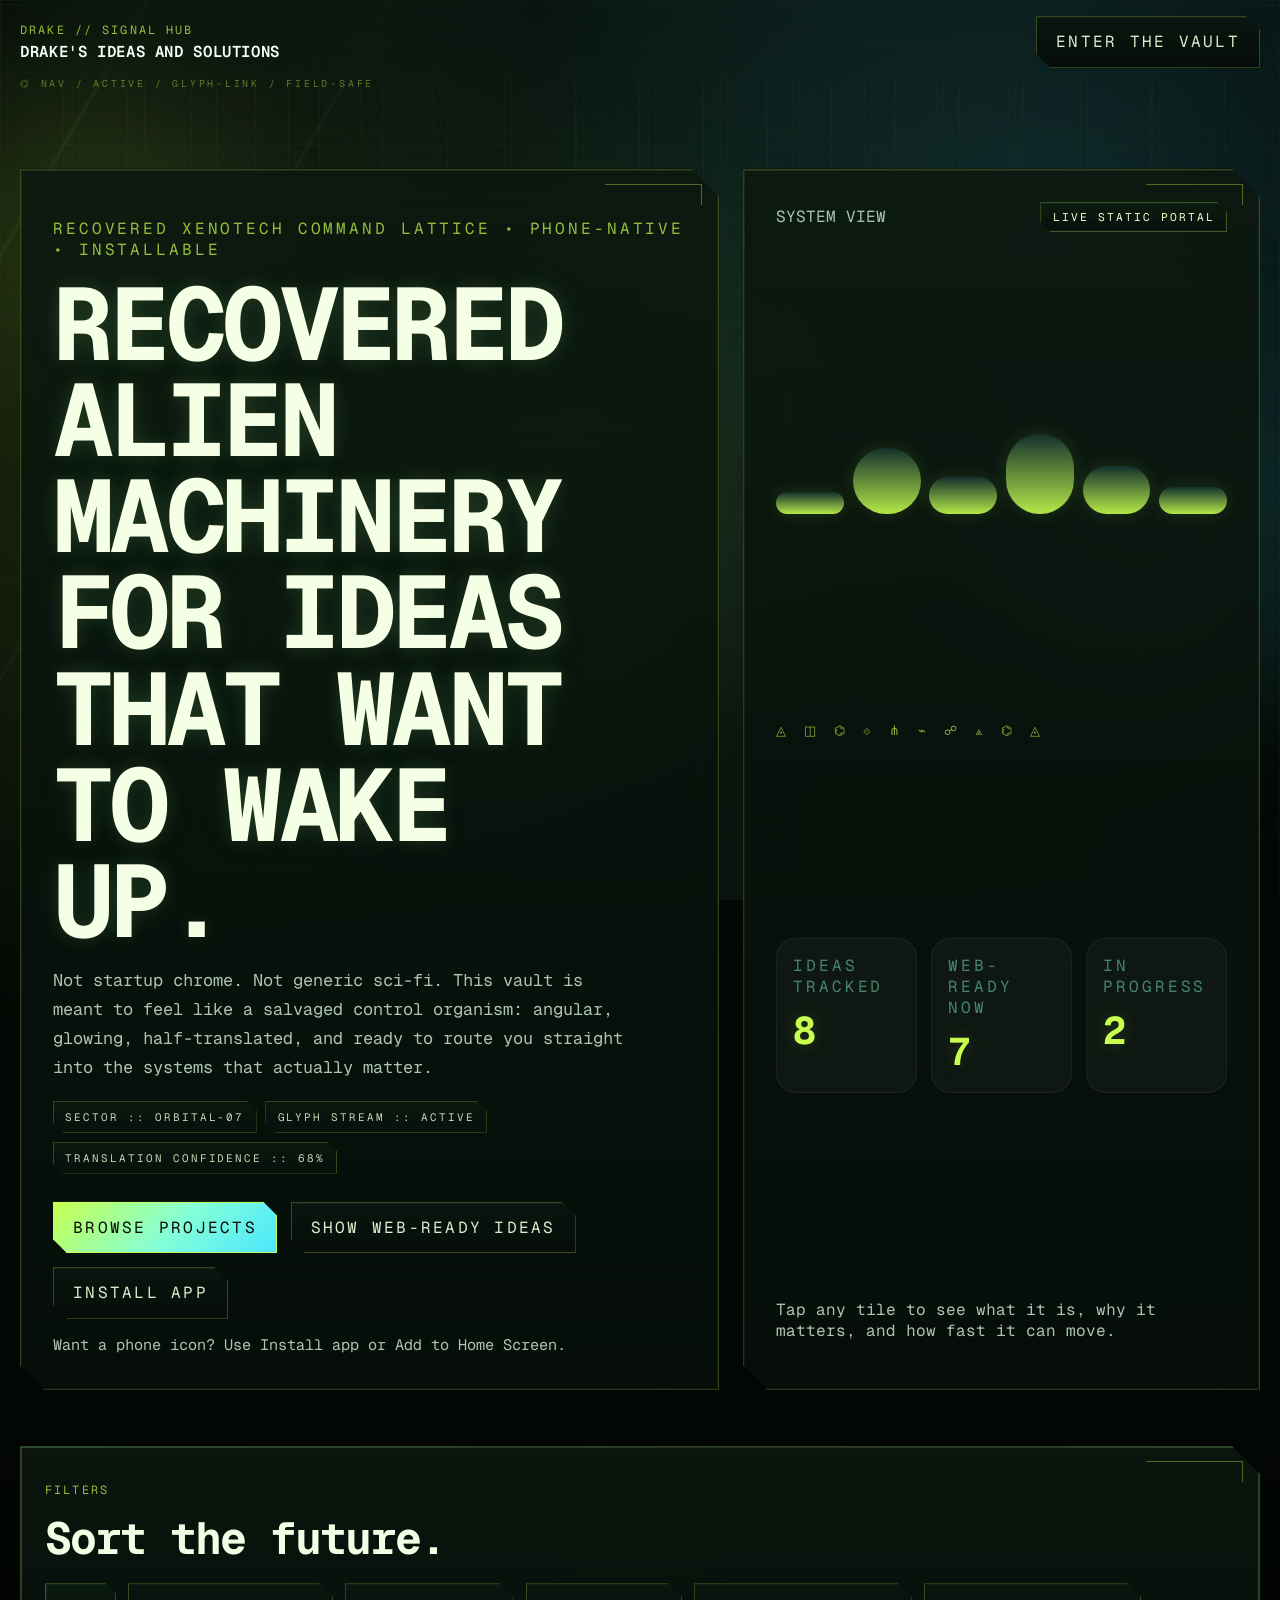
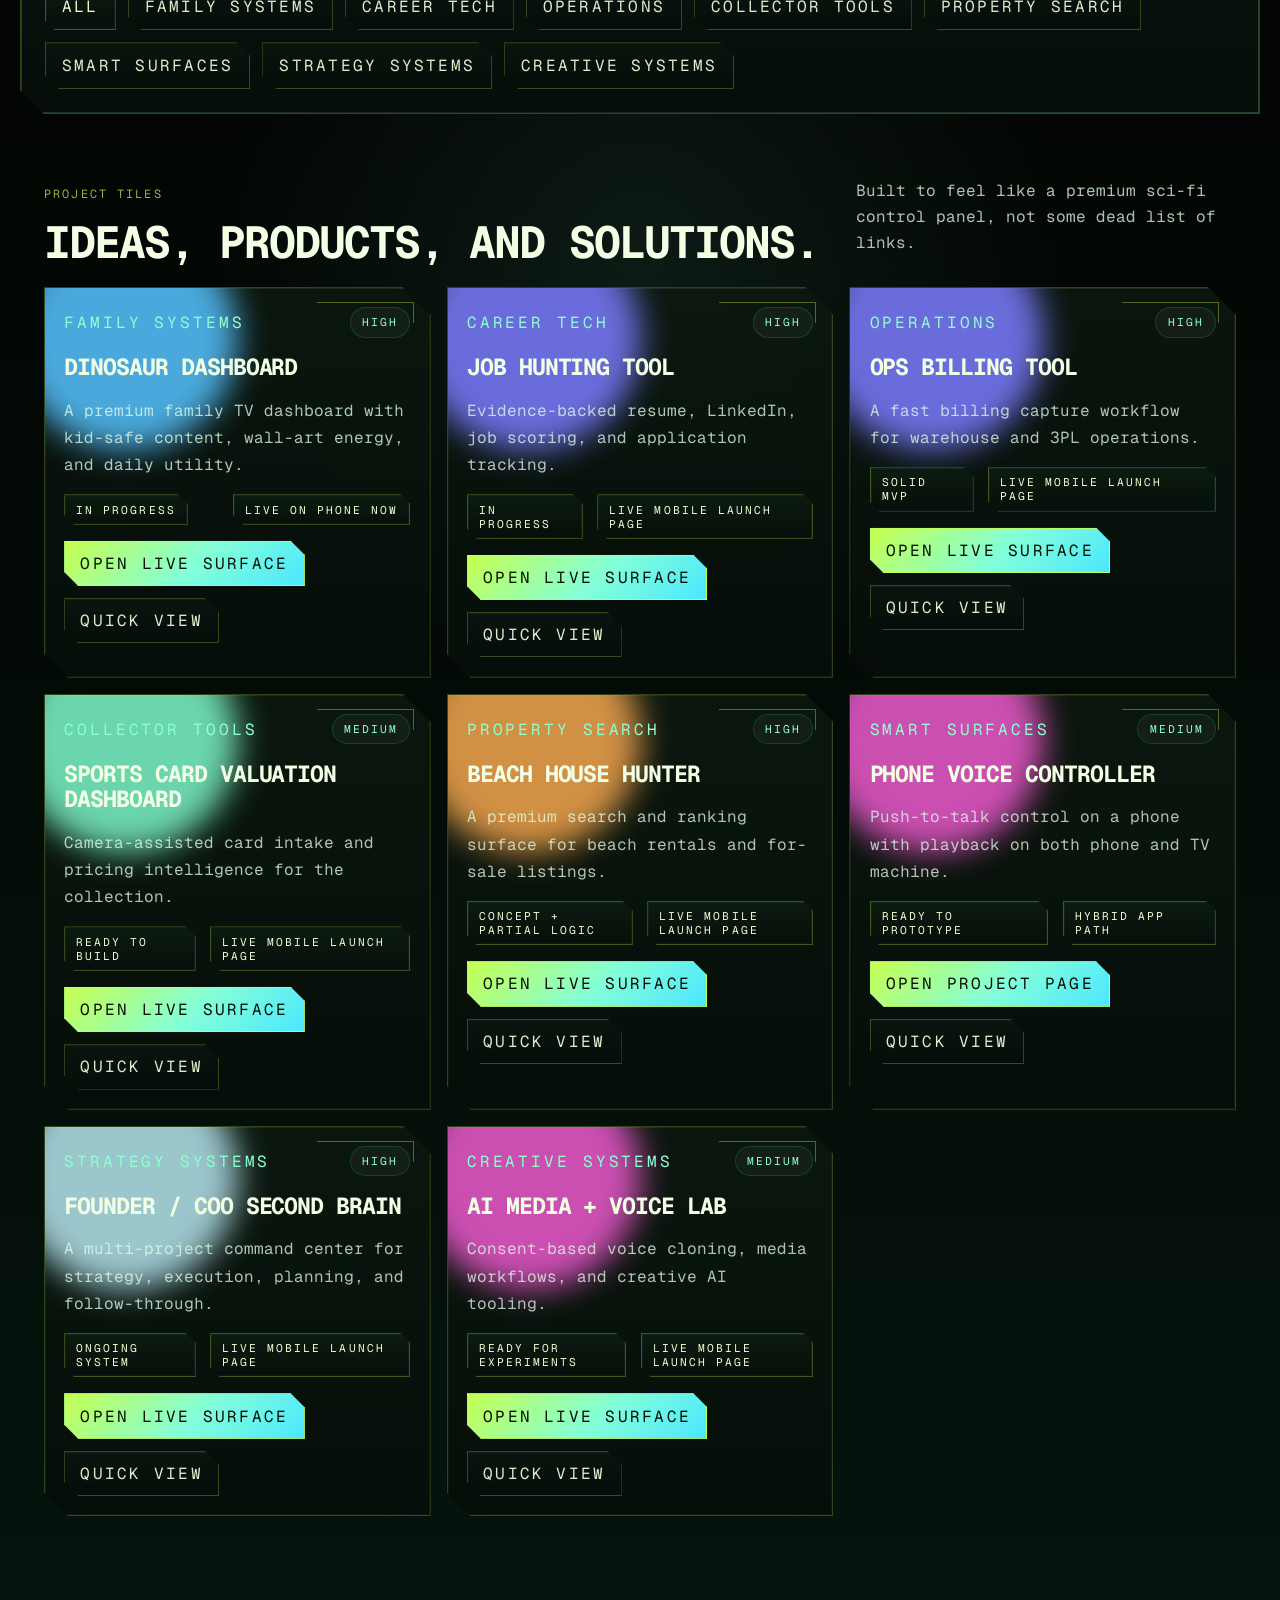
==== commit db4e738e: "Push hub into recovered xenotech visual territory" ====
--- a/index.html
+++ b/index.html
@@ -46,12 +46,18 @@
     <main>
       <section class="hero">
         <div class="hero-copy">
-          <p class="eyebrow">Alien command lattice • phone-native • installable</p>
-          <h1>Alien technology for the ideas worth activating.</h1>
+          <p class="eyebrow">Recovered xenotech command lattice • phone-native • installable</p>
+          <h1>Recovered alien machinery for ideas that want to wake up.</h1>
           <p class="hero-text">
-            This is your live command vault: a glowing field of systems, prototypes,
-            dashboards, and strange useful machines waiting for their next ignition.
+            Not startup chrome. Not generic sci-fi. This vault is meant to feel like a
+            salvaged control organism: angular, glowing, half-translated, and ready to
+            route you straight into the systems that actually matter.
           </p>
+          <div class="alien-diagnostics" aria-hidden="true">
+            <span>SECTOR :: ORBITAL-07</span>
+            <span>GLYPH STREAM :: ACTIVE</span>
+            <span>TRANSLATION CONFIDENCE :: 68%</span>
+          </div>
           <div class="hero-actions">
             <a class="button button-primary" href="#ideas-grid">Browse projects</a>
             <button class="button button-secondary" id="focus-live">Show web-ready ideas</button>
@@ -69,6 +75,10 @@
             <span>System view</span>
             <span class="status-pill">LIVE STATIC PORTAL</span>
           </div>
+          <div class="signal-bars" aria-hidden="true">
+            <span></span><span></span><span></span><span></span><span></span><span></span>
+          </div>
+          <div class="glyph-ribbon" aria-hidden="true">◬ ◫ ⌬ ⟐ ⋔ ⌁ ☍ ⟁ ⌬ ◬</div>
           <div class="hero-metrics">
             <article>
               <span class="metric-label">Ideas tracked</span>
--- a/assets/styles.css
+++ b/assets/styles.css
@@ -1441,3 +1441,458 @@
     clip-path: polygon(0 0, calc(100% - 14px) 0, 100% 14px, 100% 100%, 14px 100%, 0 calc(100% - 14px));
   }
 }
+
+/* Xenotech intensifier — make this feel less like startup sci-fi and more like a recovered alien console */
+
+:root {
+  --xeno-black: #020503;
+  --xeno-deep: #06110b;
+  --xeno-panel: rgba(5, 14, 10, 0.84);
+  --xeno-panel-strong: rgba(7, 17, 12, 0.96);
+  --xeno-acid: #c7ff4f;
+  --xeno-mint: #84ffd8;
+  --xeno-cyan: #4be7ff;
+  --xeno-amber: #ffcf72;
+  --xeno-text: #efffe8;
+  --xeno-soft: rgba(207, 255, 217, 0.58);
+  --xeno-line: rgba(199, 255, 79, 0.22);
+  --xeno-line-strong: rgba(199, 255, 79, 0.52);
+}
+
+body {
+  background:
+    radial-gradient(circle at 12% 14%, rgba(199, 255, 79, 0.12), transparent 20%),
+    radial-gradient(circle at 82% 8%, rgba(75, 231, 255, 0.14), transparent 18%),
+    radial-gradient(circle at 50% 58%, rgba(132, 255, 216, 0.08), transparent 22%),
+    linear-gradient(180deg, #010201 0%, #040905 20%, #020503 52%, #06140d 100%);
+  color: var(--xeno-text);
+}
+
+.background-shell::before,
+.background-shell::after {
+  content: '';
+  position: absolute;
+  inset: 0;
+  pointer-events: none;
+}
+
+.background-shell::before {
+  background:
+    repeating-linear-gradient(90deg, transparent 0 63px, rgba(199, 255, 79, 0.035) 63px 64px),
+    repeating-linear-gradient(0deg, transparent 0 63px, rgba(199, 255, 79, 0.03) 63px 64px),
+    radial-gradient(circle at center, rgba(199, 255, 79, 0.08), transparent 46%);
+  opacity: 0.85;
+}
+
+.background-shell::after {
+  background:
+    linear-gradient(120deg, transparent 0 8%, rgba(199, 255, 79, 0.07) 8.2%, transparent 8.4%),
+    linear-gradient(300deg, transparent 0 78%, rgba(75, 231, 255, 0.06) 78.2%, transparent 78.4%);
+  mix-blend-mode: screen;
+  opacity: 0.7;
+}
+
+.orb {
+  filter: blur(84px);
+  opacity: 0.62;
+}
+
+.orb-a {
+  background: rgba(199, 255, 79, 0.2);
+}
+
+.orb-b {
+  background: rgba(75, 231, 255, 0.15);
+}
+
+.orb-c {
+  background: rgba(255, 207, 114, 0.08);
+}
+
+.grid-glow {
+  background-image:
+    linear-gradient(rgba(199, 255, 79, 0.085) 1px, transparent 1px),
+    linear-gradient(90deg, rgba(199, 255, 79, 0.085) 1px, transparent 1px);
+  background-size: 72px 72px;
+  opacity: 0.58;
+}
+
+.scanlines {
+  background-size: 100% 6px;
+  opacity: 0.12;
+}
+
+.topbar {
+  position: sticky;
+  top: 0;
+  z-index: 12;
+  padding-top: 1rem;
+  padding-bottom: 0.8rem;
+  backdrop-filter: blur(16px);
+}
+
+.topbar::after {
+  content: '⌬ NAV / ACTIVE / GLYPH-LINK / FIELD-SAFE';
+  position: absolute;
+  left: 0;
+  right: 0;
+  bottom: -0.6rem;
+  font-family: 'Geist Mono', ui-monospace, monospace;
+  font-size: 0.62rem;
+  letter-spacing: 0.28em;
+  text-transform: uppercase;
+  color: rgba(199, 255, 79, 0.42);
+  white-space: nowrap;
+  overflow: hidden;
+  text-overflow: clip;
+}
+
+.brand-kicker,
+.section-label,
+.modal-kicker,
+.eyebrow,
+.live-kicker,
+.project-overline,
+.project-status-pill,
+.live-pill,
+.status-pill,
+.card-category,
+.card-priority,
+.metric-label,
+.card-stage,
+.card-ready,
+.filter-chip,
+.alien-diagnostics span,
+.glyph-ribbon {
+  font-family: 'Geist Mono', ui-monospace, monospace;
+  text-transform: uppercase;
+  letter-spacing: 0.18em;
+}
+
+.brand-kicker,
+.section-label,
+.eyebrow,
+.live-kicker,
+.project-overline,
+.modal-kicker {
+  color: rgba(199, 255, 79, 0.72);
+}
+
+.brand-name {
+  color: #f4fff6;
+  letter-spacing: 0.04em;
+}
+
+.hero-copy,
+.hero-panel,
+.controls-panel,
+.idea-card,
+.modal-card,
+.project-hero,
+.project-panel,
+.live-hero,
+.live-panel,
+.install-callout,
+.live-action-card {
+  background:
+    linear-gradient(180deg, rgba(12, 24, 15, 0.88), rgba(6, 14, 10, 0.96));
+  border: 1px solid var(--xeno-line);
+  box-shadow:
+    inset 0 0 0 1px rgba(199, 255, 79, 0.05),
+    inset 0 1px 0 rgba(255, 255, 255, 0.04),
+    0 0 0 1px rgba(5, 10, 7, 0.7),
+    0 18px 80px rgba(0, 0, 0, 0.54),
+    0 0 44px rgba(199, 255, 79, 0.08);
+  clip-path: polygon(0 0, calc(100% - 28px) 0, 100% 28px, 100% 100%, 24px 100%, 0 calc(100% - 24px));
+  border-radius: 0;
+}
+
+.hero-copy,
+.hero-panel,
+.project-hero,
+.live-hero {
+  position: relative;
+  overflow: hidden;
+}
+
+.hero-copy::before,
+.hero-panel::before,
+.project-hero::before,
+.live-hero::before,
+.idea-card::before,
+.project-panel::before,
+.live-panel::before {
+  content: '';
+  position: absolute;
+  inset: 0;
+  background:
+    linear-gradient(130deg, rgba(199, 255, 79, 0.08), transparent 18%),
+    linear-gradient(90deg, transparent 0 92%, rgba(75, 231, 255, 0.1) 92% 92.6%, transparent 92.6%),
+    linear-gradient(0deg, transparent 0 94%, rgba(199, 255, 79, 0.08) 94% 94.6%, transparent 94.6%);
+  pointer-events: none;
+}
+
+.hero h1,
+.live-hero h1,
+.project-hero h1 {
+  color: #f5ffe5;
+  text-shadow: 0 0 18px rgba(199, 255, 79, 0.12), 0 0 36px rgba(75, 231, 255, 0.08);
+}
+
+.hero h1 {
+  font-size: clamp(3.2rem, 8vw, 7.4rem);
+  max-width: 9ch;
+}
+
+.hero h1,
+.live-hero h1,
+.project-hero h1,
+.idea-card h3,
+.controls-panel h2,
+.ideas-section h2,
+.project-panel h2,
+.live-panel h2 {
+  letter-spacing: -0.045em;
+}
+
+.hero-text,
+.section-copy,
+.card-body p,
+.project-summary,
+.live-summary,
+#live-now-copy,
+#live-honesty-copy,
+#live-value-copy,
+#project-description,
+#project-value,
+#project-next-action,
+#project-readiness,
+.install-inline-copy,
+.hero-panel-footer p,
+.modal-summary,
+.modal-sections p {
+  color: rgba(225, 255, 232, 0.76);
+}
+
+.alien-diagnostics {
+  display: flex;
+  flex-wrap: wrap;
+  gap: 0.55rem;
+  margin-top: 1.2rem;
+  margin-bottom: 1rem;
+}
+
+.alien-diagnostics span {
+  display: inline-flex;
+  align-items: center;
+  min-height: 2rem;
+  padding: 0.45rem 0.7rem;
+  font-size: 0.68rem;
+  color: rgba(240, 255, 216, 0.82);
+  background: linear-gradient(180deg, rgba(10, 24, 15, 0.88), rgba(7, 16, 12, 0.96));
+  border: 1px solid rgba(199, 255, 79, 0.22);
+  clip-path: polygon(0 0, calc(100% - 10px) 0, 100% 10px, 100% 100%, 10px 100%, 0 calc(100% - 10px));
+}
+
+.signal-bars {
+  display: grid;
+  grid-template-columns: repeat(6, minmax(0, 1fr));
+  align-items: end;
+  gap: 0.55rem;
+  min-height: 5rem;
+  margin-top: 0.8rem;
+}
+
+.signal-bars span {
+  display: block;
+  border-radius: 999px;
+  background: linear-gradient(180deg, rgba(75, 231, 255, 0.12), rgba(199, 255, 79, 0.9));
+  box-shadow: 0 0 18px rgba(199, 255, 79, 0.12);
+}
+
+.signal-bars span:nth-child(1) { height: 28%; }
+.signal-bars span:nth-child(2) { height: 82%; }
+.signal-bars span:nth-child(3) { height: 46%; }
+.signal-bars span:nth-child(4) { height: 100%; }
+.signal-bars span:nth-child(5) { height: 60%; }
+.signal-bars span:nth-child(6) { height: 34%; }
+
+.glyph-ribbon {
+  margin-top: 0.9rem;
+  margin-bottom: 0.4rem;
+  color: rgba(199, 255, 79, 0.74);
+  font-size: 0.84rem;
+  line-height: 1.8;
+  word-spacing: 0.32rem;
+  opacity: 0.92;
+}
+
+.top-cta,
+.button,
+.filter-chip,
+.card-action-primary,
+.card-action-secondary,
+.live-action-card {
+  border-radius: 0;
+  clip-path: polygon(0 0, calc(100% - 14px) 0, 100% 14px, 100% 100%, 14px 100%, 0 calc(100% - 14px));
+  border: 1px solid rgba(199, 255, 79, 0.24);
+  background: linear-gradient(180deg, rgba(10, 22, 15, 0.9), rgba(6, 12, 9, 0.98));
+}
+
+.top-cta,
+.button,
+.filter-chip,
+.card-action-primary,
+.card-action-secondary {
+  font-family: 'Geist Mono', ui-monospace, monospace;
+  letter-spacing: 0.14em;
+  text-transform: uppercase;
+}
+
+.button-primary,
+.card-action-primary {
+  color: #071005;
+  background: linear-gradient(135deg, var(--xeno-acid), var(--xeno-mint) 54%, var(--xeno-cyan));
+  border-color: rgba(199, 255, 79, 0.82);
+  box-shadow: 0 0 0 1px rgba(255,255,255,0.04), 0 0 28px rgba(199, 255, 79, 0.16);
+}
+
+.button-secondary,
+.card-action-secondary,
+.top-cta,
+.filter-chip {
+  color: rgba(235, 255, 221, 0.92);
+}
+
+.top-cta:hover,
+.button:hover,
+.filter-chip:hover,
+.idea-card:hover,
+.modal-close:hover,
+.live-action-card:hover {
+  transform: translateY(-3px) scale(1.005);
+  border-color: rgba(199, 255, 79, 0.48);
+}
+
+.status-pill,
+.project-status-pill,
+.live-pill,
+.card-stage,
+.card-ready,
+.filter-chip.active {
+  border-radius: 0;
+  color: #ebffd2;
+  background: linear-gradient(180deg, rgba(12, 28, 16, 0.9), rgba(6, 15, 10, 0.94));
+  border: 1px solid rgba(199, 255, 79, 0.28);
+  clip-path: polygon(0 0, calc(100% - 10px) 0, 100% 10px, 100% 100%, 10px 100%, 0 calc(100% - 10px));
+}
+
+.hero-metrics article,
+.modal-meta span,
+.live-check-item,
+.live-actions-list a,
+.project-status-row span,
+.live-status-row span {
+  position: relative;
+}
+
+.metric-value {
+  color: var(--xeno-acid);
+  text-shadow: 0 0 18px rgba(199, 255, 79, 0.18);
+}
+
+.hero-panel-header,
+.card-header,
+.card-footer,
+.hero-metrics,
+.project-status-row,
+.live-status-row,
+.modal-meta {
+  color: rgba(219, 255, 225, 0.74);
+}
+
+.idea-card {
+  overflow: hidden;
+}
+
+.card-glow {
+  inset: -16% auto auto -8%;
+  width: 14rem;
+  height: 14rem;
+  background: radial-gradient(circle, rgba(199, 255, 79, 0.22), transparent 62%);
+  filter: blur(16px);
+}
+
+.idea-card::after,
+.project-hero::after,
+.live-hero::after,
+.hero-copy::after,
+.hero-panel::after,
+.controls-panel::after,
+.project-panel::after,
+.live-panel::after {
+  content: '';
+  position: absolute;
+  right: 16px;
+  top: 14px;
+  width: 96px;
+  height: 20px;
+  border-top: 1px solid rgba(199, 255, 79, 0.42);
+  border-right: 1px solid rgba(199, 255, 79, 0.42);
+  opacity: 0.85;
+}
+
+.idea-card h3,
+.project-panel h2,
+.live-panel h2,
+.controls-panel h2,
+.ideas-section h2,
+.modal-card h3 {
+  color: #f2ffe4;
+}
+
+.live-action-card strong,
+.card-action-primary,
+.card-action-secondary {
+  text-transform: uppercase;
+  letter-spacing: 0.14em;
+}
+
+.modal-card {
+  background: linear-gradient(180deg, rgba(6, 13, 10, 0.98), rgba(2, 7, 5, 0.98));
+}
+
+@media (max-width: 780px) {
+  .topbar::after {
+    font-size: 0.54rem;
+    letter-spacing: 0.18em;
+  }
+
+  .hero-copy,
+  .hero-panel,
+  .controls-panel,
+  .ideas-section,
+  .modal-card,
+  .project-hero,
+  .project-panel,
+  .dinosaur-hero,
+  .dino-card,
+  .live-hero,
+  .live-panel,
+  .install-callout,
+  .live-action-card {
+    clip-path: polygon(0 0, calc(100% - 16px) 0, 100% 16px, 100% 100%, 16px 100%, 0 calc(100% - 16px));
+  }
+
+  .hero h1 {
+    max-width: 11ch;
+  }
+
+  .alien-diagnostics {
+    gap: 0.45rem;
+  }
+
+  .alien-diagnostics span {
+    width: 100%;
+  }
+}
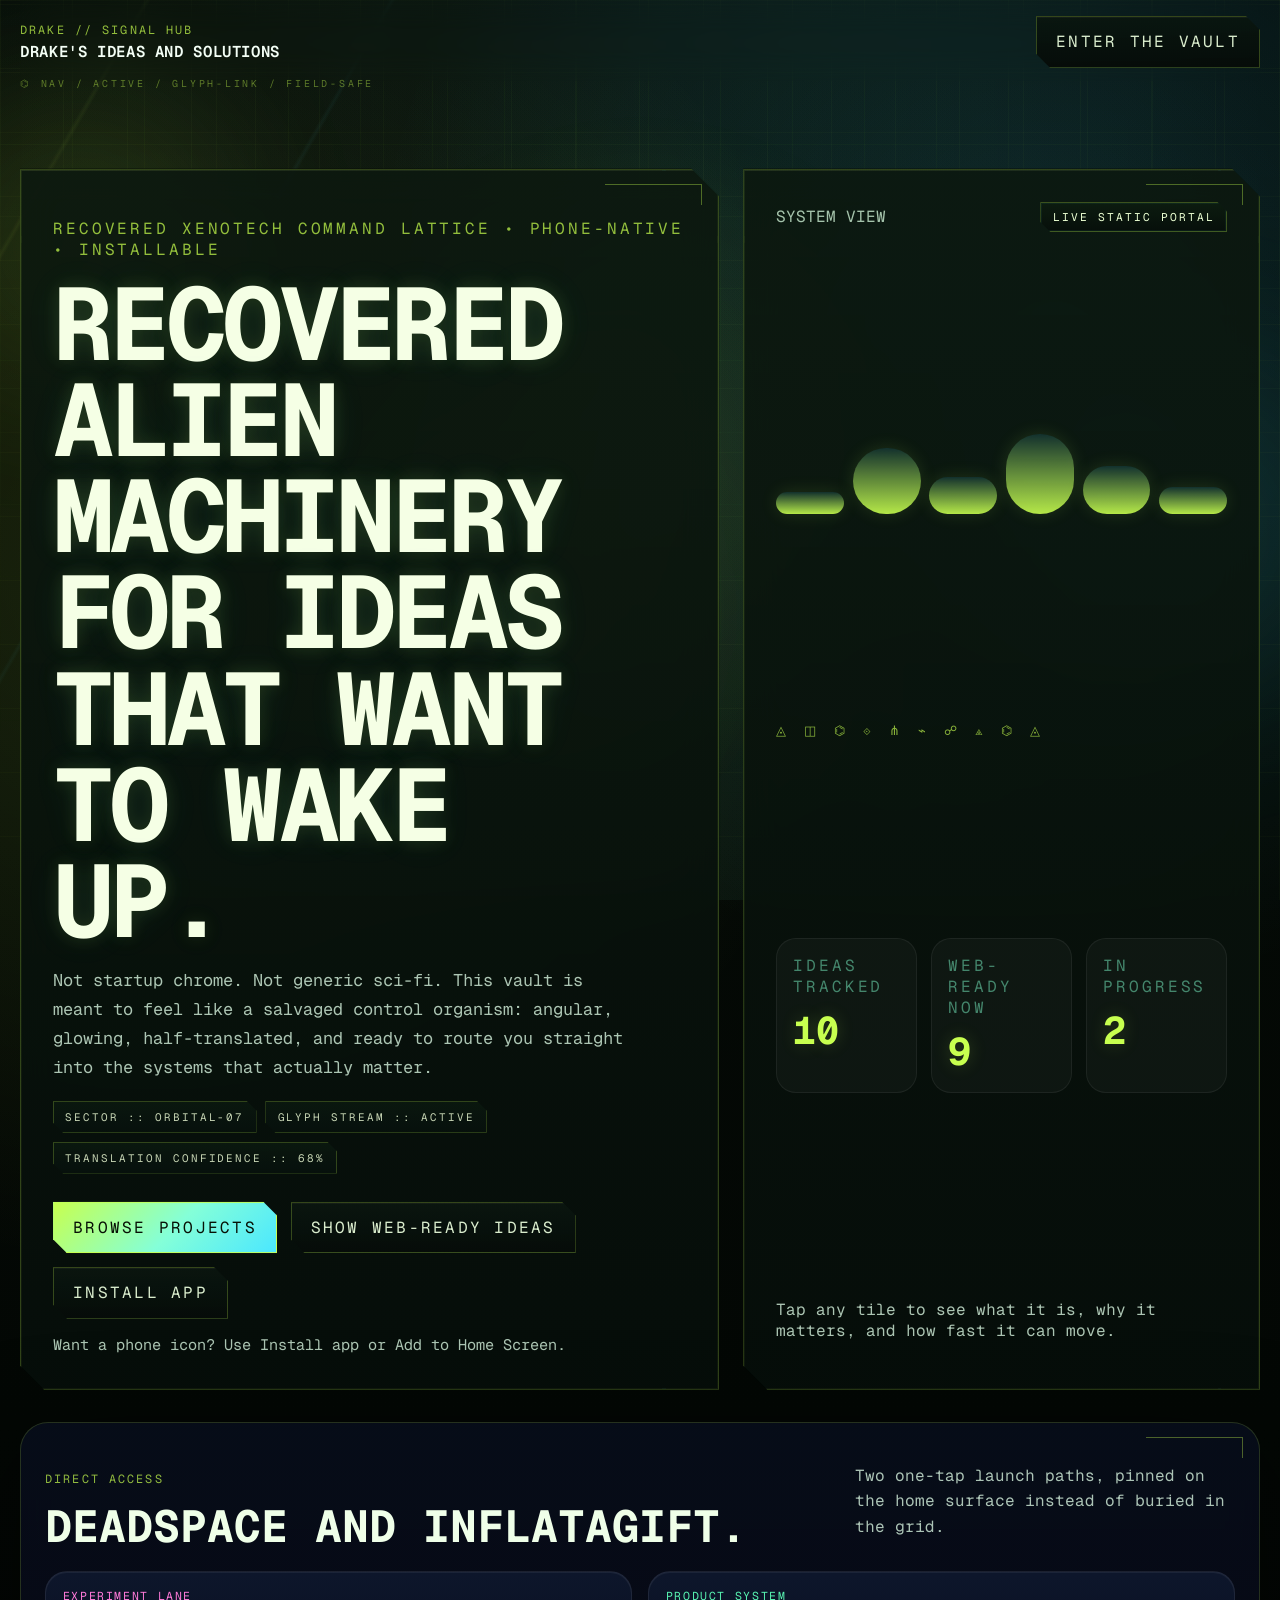
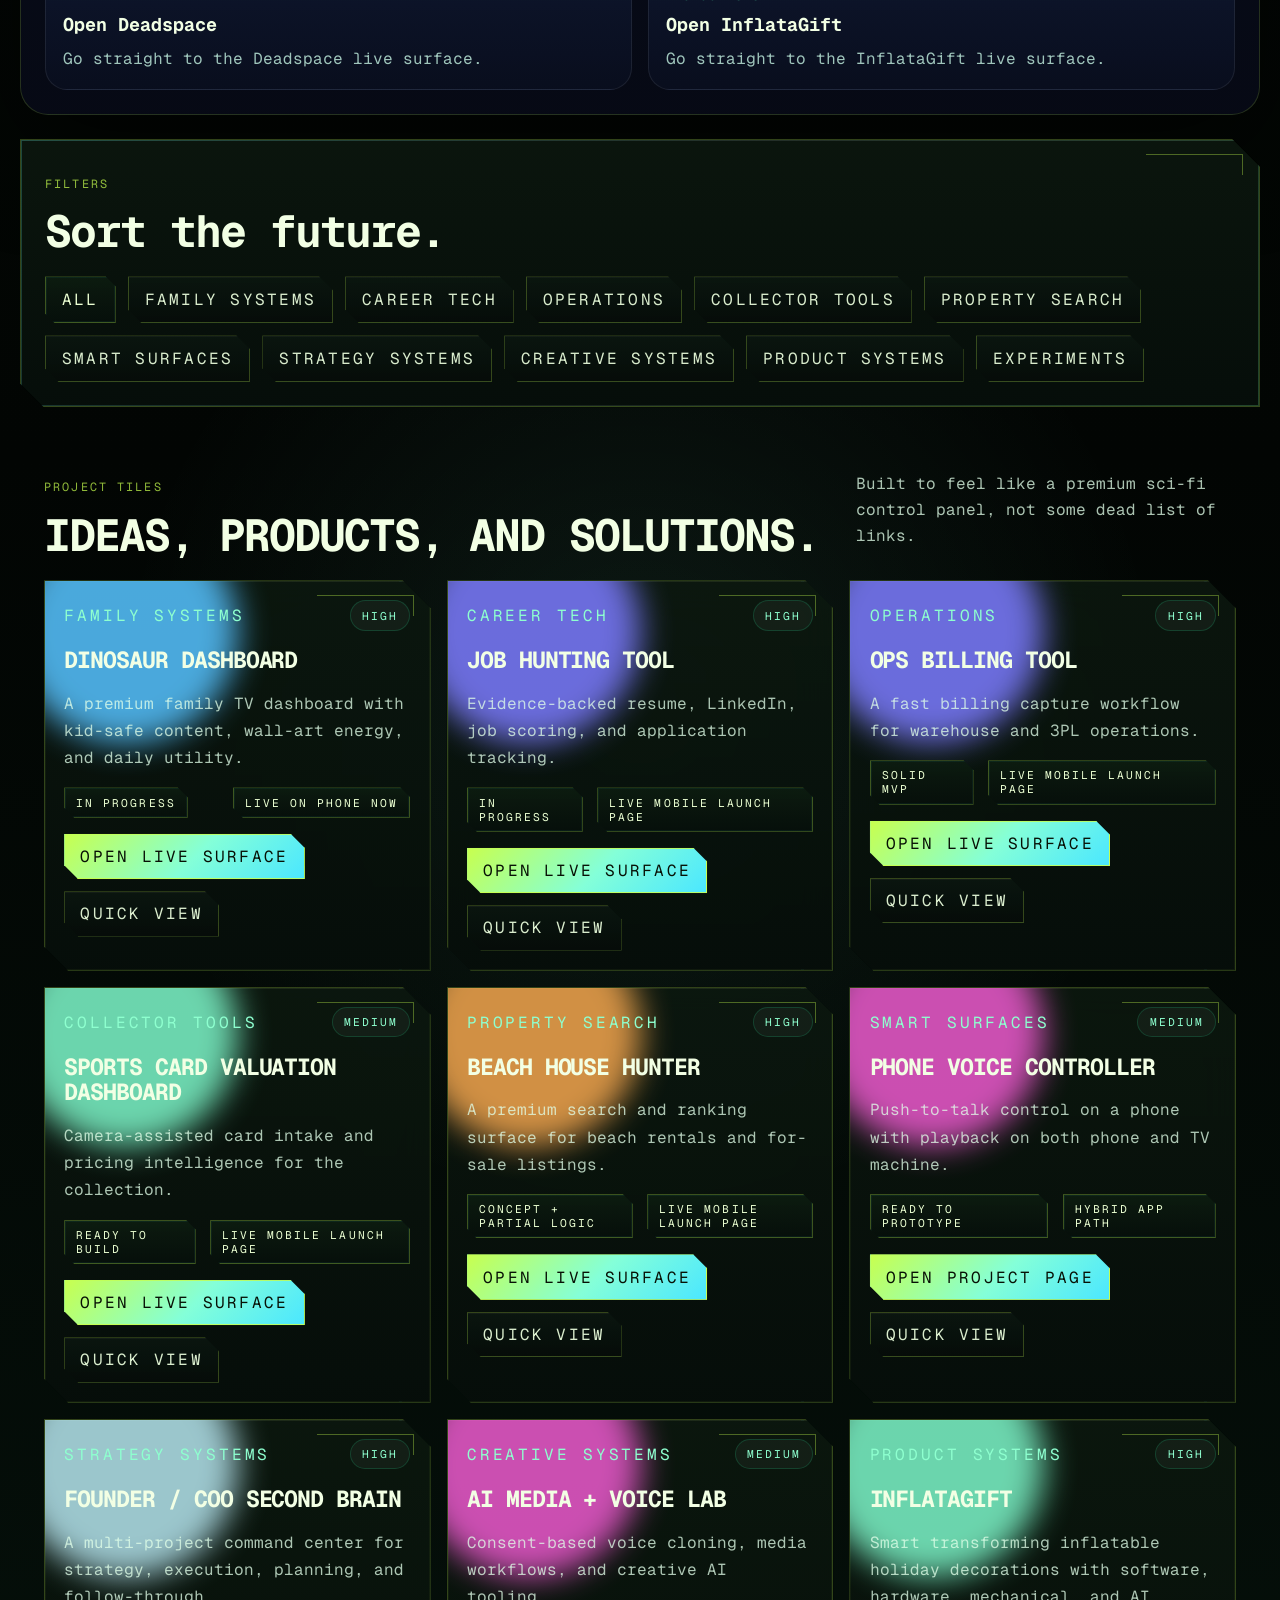
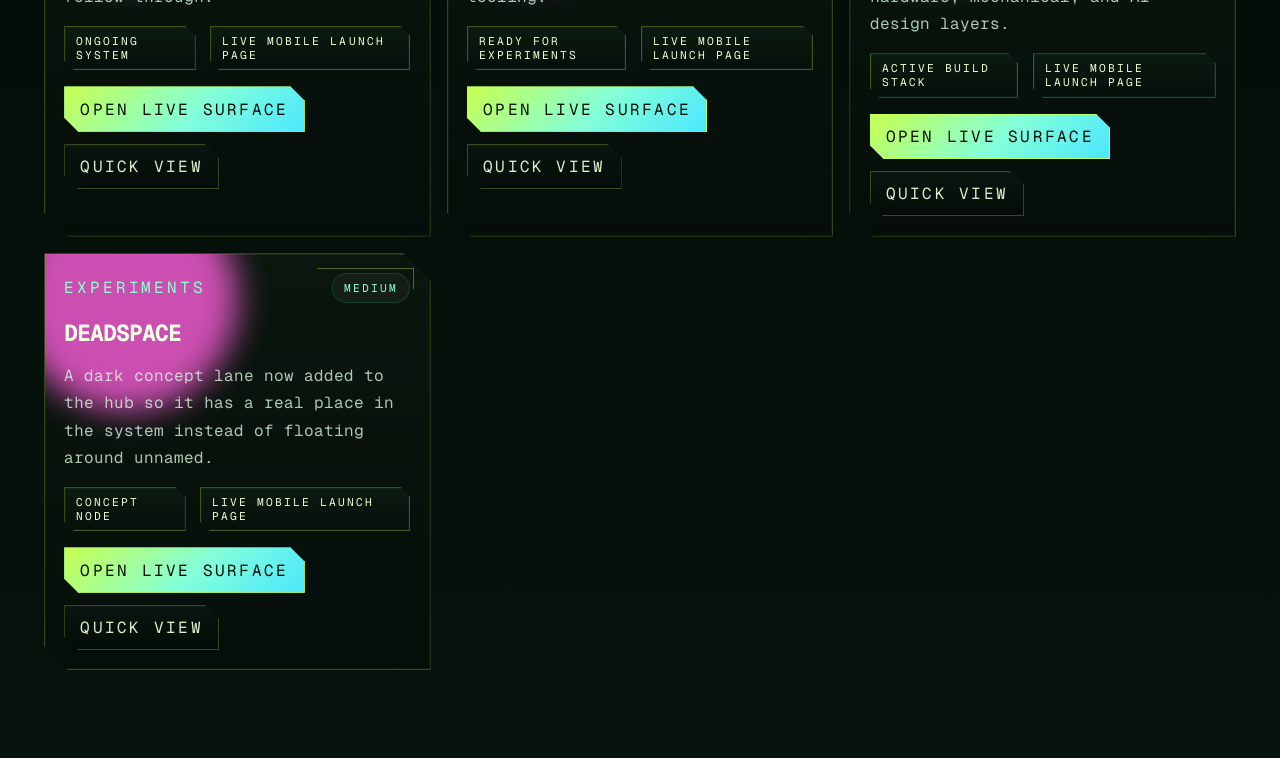
==== commit 89c3ed5c: "Pin Deadspace and InflataGift on app home" ====
--- a/index.html
+++ b/index.html
@@ -101,6 +101,30 @@
         </div>
       </section>
 
+      <section class="quick-access-panel" aria-label="New live entries">
+        <div class="section-heading quick-access-heading">
+          <div>
+            <p class="section-label">Direct access</p>
+            <h2>Deadspace and InflataGift.</h2>
+          </div>
+          <p class="section-copy">
+            Two one-tap launch paths, pinned on the home surface instead of buried in the grid.
+          </p>
+        </div>
+        <div class="quick-access-grid">
+          <a class="quick-access-card accent-magenta" href="./live.html?idea=deadspace">
+            <span class="quick-access-kicker">Experiment lane</span>
+            <strong>Open Deadspace</strong>
+            <span>Go straight to the Deadspace live surface.</span>
+          </a>
+          <a class="quick-access-card accent-emerald" href="./live.html?idea=inflatagift">
+            <span class="quick-access-kicker">Product system</span>
+            <strong>Open InflataGift</strong>
+            <span>Go straight to the InflataGift live surface.</span>
+          </a>
+        </div>
+      </section>
+
       <section class="controls-panel">
         <div>
           <p class="section-label">Filters</p>
--- a/assets/styles.css
+++ b/assets/styles.css
@@ -1862,6 +1862,86 @@
   background: linear-gradient(180deg, rgba(6, 13, 10, 0.98), rgba(2, 7, 5, 0.98));
 }
 
+.quick-access-panel {
+  width: min(calc(100% - 2rem), var(--max));
+  margin: 0 auto 1.5rem;
+  padding: 1.5rem;
+  border-radius: 28px;
+  position: relative;
+  overflow: hidden;
+  backdrop-filter: blur(18px);
+  background: linear-gradient(180deg, rgba(8, 14, 30, 0.8), rgba(7, 10, 22, 0.94));
+  border: 1px solid rgba(199, 255, 79, 0.16);
+  box-shadow: var(--shadow);
+}
+
+.quick-access-panel::after {
+  content: '';
+  position: absolute;
+  right: 16px;
+  top: 14px;
+  width: 96px;
+  height: 20px;
+  border-top: 1px solid rgba(199, 255, 79, 0.42);
+  border-right: 1px solid rgba(199, 255, 79, 0.42);
+  opacity: 0.85;
+}
+
+.quick-access-heading {
+  margin-bottom: 1rem;
+}
+
+.quick-access-grid {
+  display: grid;
+  grid-template-columns: repeat(2, minmax(0, 1fr));
+  gap: 1rem;
+}
+
+.quick-access-card {
+  display: grid;
+  gap: 0.6rem;
+  padding: 1rem 1.05rem 1.1rem;
+  border-radius: 22px;
+  color: var(--text);
+  text-decoration: none;
+  border: 1px solid rgba(255, 255, 255, 0.08);
+  background: linear-gradient(180deg, rgba(15, 24, 47, 0.88), rgba(9, 14, 30, 0.98));
+  box-shadow: inset 0 1px 0 rgba(255,255,255,0.06);
+  transition: transform 160ms ease, border-color 160ms ease, box-shadow 160ms ease;
+}
+
+.quick-access-card:hover,
+.quick-access-card:focus-visible {
+  transform: translateY(-2px);
+  border-color: rgba(199, 255, 79, 0.32);
+  box-shadow: 0 18px 36px rgba(0,0,0,0.28), 0 0 0 1px rgba(199, 255, 79, 0.12);
+}
+
+.quick-access-card strong {
+  font-size: 1.15rem;
+  color: #f2ffe4;
+}
+
+.quick-access-card span:last-child {
+  color: var(--muted);
+  line-height: 1.6;
+}
+
+.quick-access-kicker {
+  font-family: 'Geist Mono', ui-monospace, monospace;
+  text-transform: uppercase;
+  letter-spacing: 0.14em;
+  font-size: 0.72rem;
+}
+
+.quick-access-card.accent-magenta .quick-access-kicker {
+  color: #ff7ad9;
+}
+
+.quick-access-card.accent-emerald .quick-access-kicker {
+  color: #58f3b1;
+}
+
 @media (max-width: 780px) {
   .topbar::after {
     font-size: 0.54rem;
@@ -1895,4 +1975,8 @@
   .alien-diagnostics span {
     width: 100%;
   }
-}
+
+  .quick-access-grid {
+    grid-template-columns: 1fr;
+  }
+}
